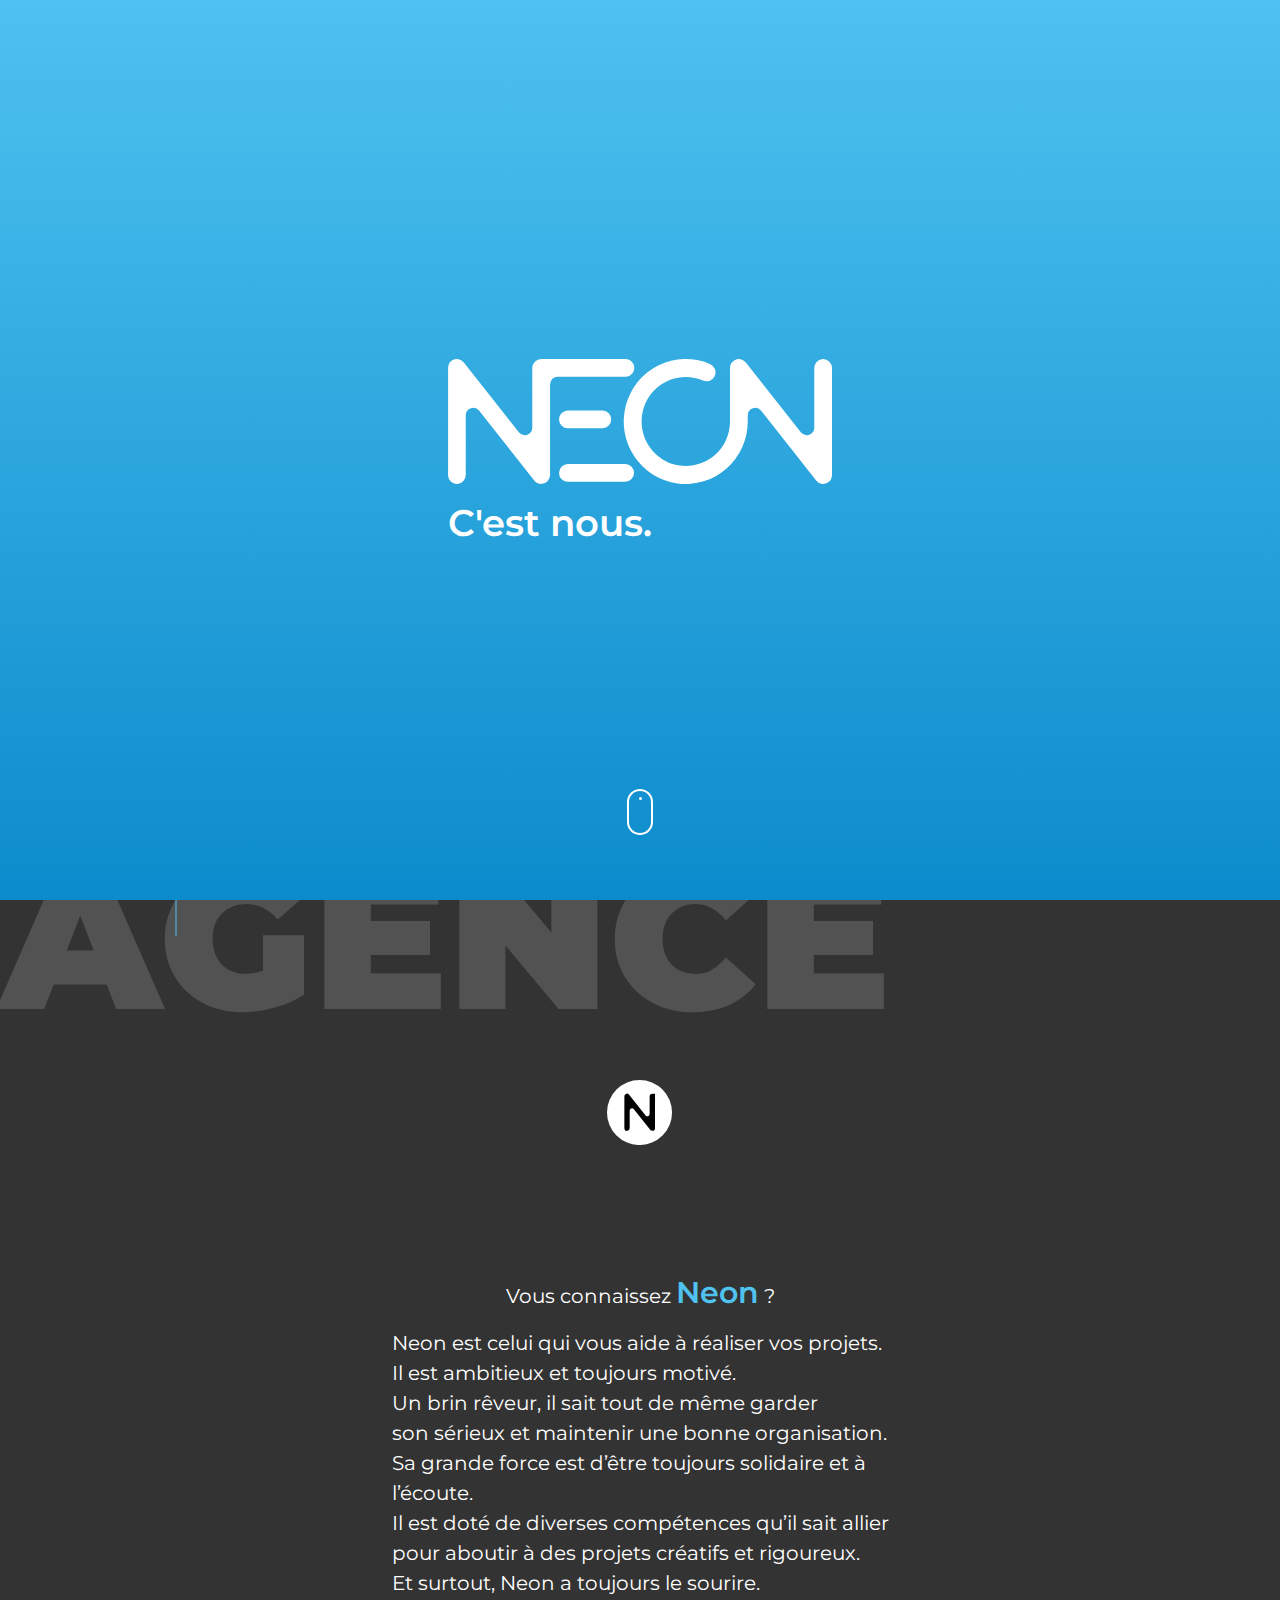
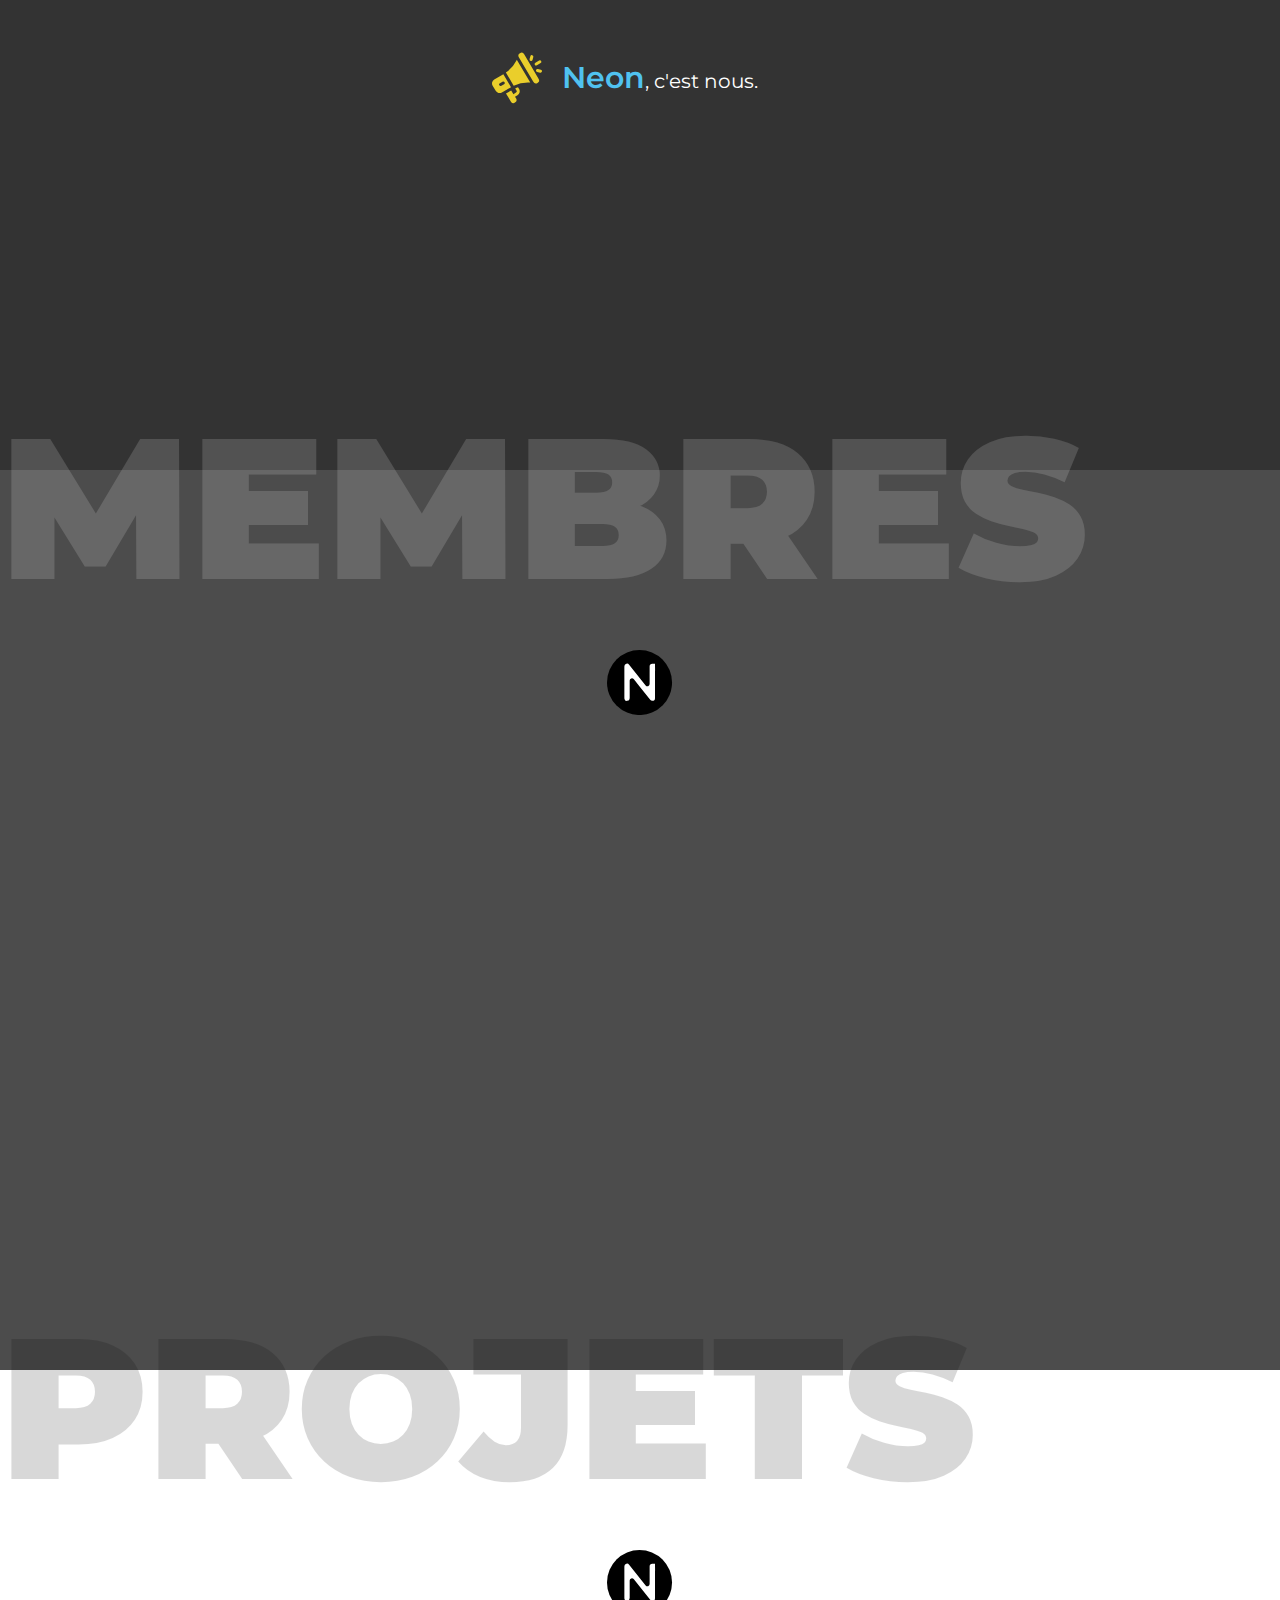
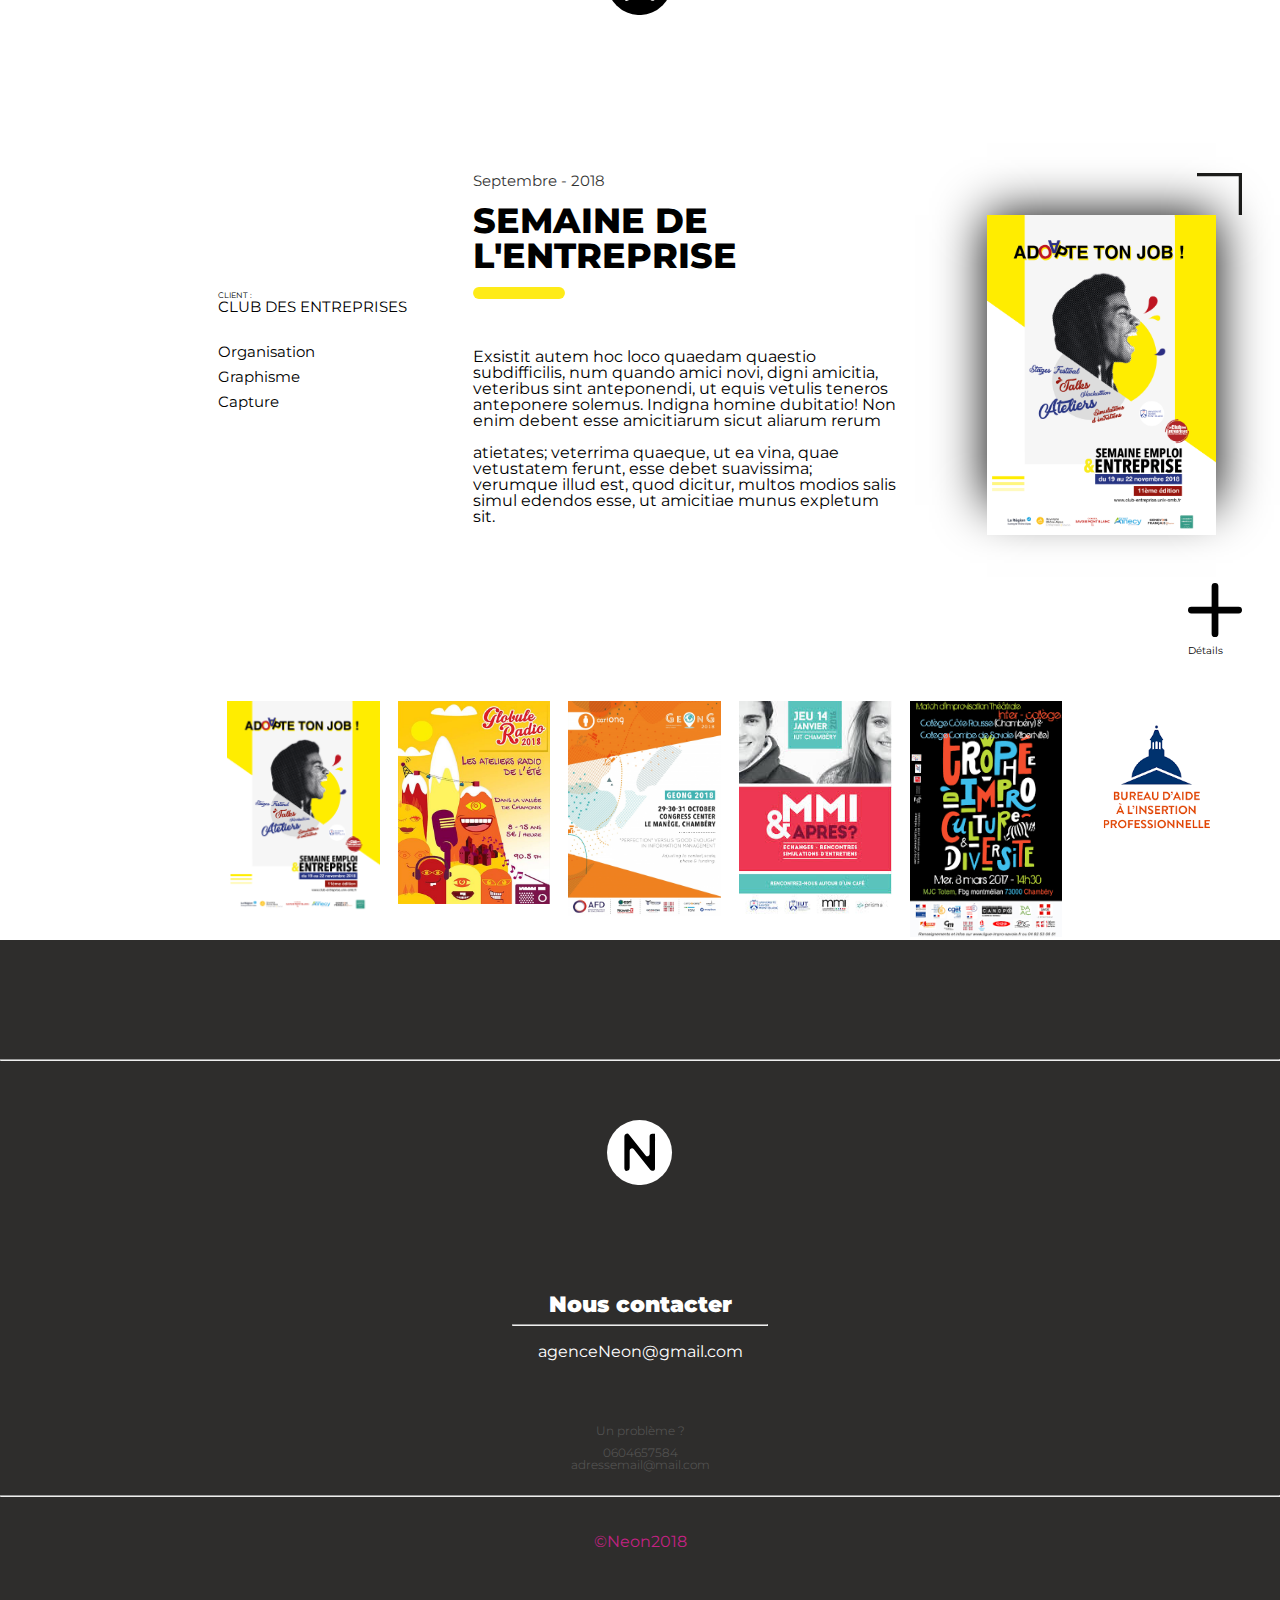
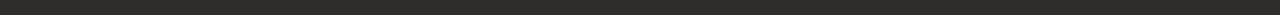
==== NeonWebsite/index.html @ 2bfcb5a0 "site neon (en cours)" ====
<!DOCTYPE html>
<html>
<head>
    <meta charset="utf-8">
    <title>Neon</title>
	<link rel="icon" href="www/image/circleNeon.svg" />
	<link type="text/css" rel=stylesheet href="www/style/style.css">
	<link href="https://fonts.googleapis.com/css?family=Montserrat:100,100i,200,200i,300,300i,400,400i,500,500i,600,600i,700,700i,800,800i,900,900i" rel="stylesheet">
  <link href="https://fonts.googleapis.com/css?family=Allerta+Stencil" rel="stylesheet">
</head>
	
<body>
	<div id="wrap">

<!-- MENU -->

<nav>
	<div id="borderline"></div>
	<ul>
		<li>
			<a href="#pageAgence">
				
				 <div class="menutitre">
					<p>Agence</p>
					<span class="circle"><p class="number">01</p></span>
					 
				</div>
			</a>
		</li>
		<li>
			<a href="#wrapPageMembers">
				<div class="menutitre">
					<p>Membres</p>
					<span class="circle"><p class="number">02</p></span>
				</div>
			</a>
		</li>
		<li>
			<a href="#wrapPageProjects">
				<div class="menutitre">
					<p>Projets</p>
					<span class="circle"><p class="number">03</p></span>
				</div>
			</a>
		</li>
		<li>
			<a href="#footer">
				<div class="menutitre">
					<p>Contact</p>
					<span class="circle"><p class="number">04</p></span>
				</div>
			</a>
		</li>
	</ul>
	<div id="borderline"></div>
</nav>

		

<!---------- Page acceuil Logo ---------->
		<section id="pageLogo">
				<div id="Logo">
					<img src="www/image/logoNeon.svg" id="logoNeon" alt="Logo Neon">
					<p>C'est nous.</p>
				</div>
  				<div id="scroll">
				<div class="mouse"><span></span></div>
<!--
  					<img src="www/image/downArrow.svg" id="downArrow" alt="Flèche pour scroll">
  					<p>scroll</p>
-->

  				</div>
		</section>

<!---------- Page Agence Présentation ---------->
		<section id="pageAgence" class="content-section">
            <div class="titre">AGENCE</div>
		<!-- TEXT -->
				<div class="container">
				<!-- LOGO SVG -->
					<svg class="logoN" width="65.0667px" height="65.0667px">
						<circle class="cls-1" cx="32.52" cy="32.52" r="32.52" fill="white" />
						<path d="M48,13.7H45.3a2.68,2.68,0,0,0-2.67,2.67V34.09a2.26,2.26,0,0,1-4,1.41L22.12,14.71A2.68,2.68,0,0,0,18.76,14a2.77,2.77,0,0,0-1.39,2.43V48.22c0,.05,0,.11,0,.16a2.66,2.66,0,0,0,2.82,2.49,2.73,2.73,0,0,0,2.49-2.76V30.48a2.26,2.26,0,0,1,4-1.41L43.21,49.86a2.68,2.68,0,0,0,2.08,1A2.7,2.7,0,0,0,48,48.13V21.28a2.12,2.12,0,0,1,.07-.57Z"/>
					</svg>
				<!-- TEXT -->
					<div id="textPresentation">
						<h1>Vous connaissez <strong>Neon</strong> ?</h1>
						<div id="textPresentationCenter">
						<p>Neon est celui qui vous aide à réaliser vos projets.</p>
						<p>Il est ambitieux et toujours motivé.</p>
						<p>Un brin rêveur, il sait tout de même garder</p>
						<p> son sérieux et maintenir une bonne organisation.</p>
						<p>	Sa grande force est d’être toujours solidaire et à</p> <p>l’écoute.</p>
						<p>Il est doté de diverses compétences qu’il sait allier</p> <p>pour aboutir à des projets créatifs et rigoureux.</p>
						<p>Et surtout, Neon a toujours le sourire.</p>
						</div>
						<!-- LIGNE MEGAPHONE -->
						<span id="textMegaphone">
							<img src="www/image/megaphone.svg" id="megaphone" alt="megaphone">
							<h1><strong>Neon</strong>, c'est nous.</h1>
						</span>
					</div>
				</div>
		</section>

<!---------- Page Membres ---------->
		<section id="wrapPageMembers" class="content-section">
      <div class="container">
        <svg class="logoN" width="65.0667px" height="65.0667px">
          <circle class="cls-1" cx="32.52" cy="32.52" r="32.52" fill="black" />
          <path d="M48,13.7H45.3a2.68,2.68,0,0,0-2.67,2.67V34.09a2.26,2.26,0,0,1-4,1.41L22.12,14.71A2.68,2.68,0,0,0,18.76,14a2.77,2.77,0,0,0-1.39,2.43V48.22c0,.05,0,.11,0,.16a2.66,2.66,0,0,0,2.82,2.49,2.73,2.73,0,0,0,2.49-2.76V30.48a2.26,2.26,0,0,1,4-1.41L43.21,49.86a2.68,2.68,0,0,0,2.08,1A2.7,2.7,0,0,0,48,48.13V21.28a2.12,2.12,0,0,1,.07-.57Z" fill="white"/>
        </svg>
  	     <div class="titre">MEMBRES</div>
      </div>
		</section>


<!---------- Page Projets ---------->
<section id="wrapPageProjects" class="content-section">
      <div class="container">
        <svg class="logoN" width="65.0667px" height="65.0667px">
          <circle class="cls-1" cx="32.52" cy="32.52" r="32.52" fill="black" />
          <path d="M48,13.7H45.3a2.68,2.68,0,0,0-2.67,2.67V34.09a2.26,2.26,0,0,1-4,1.41L22.12,14.71A2.68,2.68,0,0,0,18.76,14a2.77,2.77,0,0,0-1.39,2.43V48.22c0,.05,0,.11,0,.16a2.66,2.66,0,0,0,2.82,2.49,2.73,2.73,0,0,0,2.49-2.76V30.48a2.26,2.26,0,0,1,4-1.41L43.21,49.86a2.68,2.68,0,0,0,2.08,1A2.7,2.7,0,0,0,48,48.13V21.28a2.12,2.12,0,0,1,.07-.57Z" fill="white"/>
        </svg>
        <div class="titre">PROJETS</div>

  			<!-- PROJET PRESENTATION -->
  			<div id="wrapProjectPresentation">
  				<div id="logo"></div>
  				<div id="mainContainer">
  					<div id="info">
  							<div id="clientInfo">
  								<p id="client">CLIENT :</p>
  								<div class="clientNom">CLUB DES ENTREPRISES</div>
								<div class="clientNom">LE FIL DE L'ARVE</div>
								<div class="clientNom">CARONG</div>
								<div class="clientNom">IUT DE CHAMBÉRY</div>
								<div class="clientNom">COLLÈGE CÔTE ROUSSE</div>
								<div class="clientNom">BAIP</div>
  							</div>

  							<div id="competences">
								<div class="competence">
									<p>Organisation</p>
									<p>Graphisme</p>
									<p>Capture</p>
								</div>
								<div class="competence">
									<p>Programmation</p>
									<p>Web Design</p>
								</div>
								<div class="competence">
									<p>Captation</p>
									<p>Montage</p>
									<p>Motion Design</p>
								</div>
								<div class="competence">
									<p>Organisation</p>
									<p>Motion Design</p>
									<p>Graphisme</p>
								</div>
								<div class="competence">
									<p>Animation</p>
									<p>Education</p>
									<p>Captation</p>
								</div>
								<div class="competence">
									<p>Captation</p>
									<p>Montage</p>
									<p>Scénario</p>
								</div>
  							</div>
  					</div>
  						<div id="description">
  							<span id="wrapDescription">
								<div id="dates">
									<div class="date">Septembre - 2018</div>
									<div class="date">Octobre - 2018</div>
									<div class="date">Novembre - 2018</div>
									<div class="date">Décembre - 2018</div>
									<div class="date">Janvier - 2019</div>
									<div class="date">Février - 2019</div>
								</div>
								<div id="titreProject">
									  <div class="titreProjects">SEMAINE DE<br>L'ENTREPRISE</div>
									  <div class="titreProjects">RADIO GLOBULE</div>
									  <div class="titreProjects">GEONG</div>
									  <div class="titreProjects">MMI&APRÈS</div>
									  <div class="titreProjects">COLLÈGE<br>CÔTE ROUSSE</div>
									  <div class="titreProjects">BAIP</div>
								</div>
								<img src='www/image/underline.svg' id="underline" alt="souligné">
							</span>

  								<div id="descriptionProject">
									<div class="description">
										<p>Exsistit autem hoc loco quaedam quaestio subdifficilis, num quando amici novi, digni amicitia, veteribus sint anteponendi, ut equis vetulis teneros anteponere solemus. Indigna homine dubitatio! Non enim debent esse amicitiarum sicut aliarum rerum </p>
										<br><p>atietates; veterrima quaeque, ut ea vina, quae vetustatem ferunt, esse debet suavissima; verumque illud est, quod dicitur, multos modios salis simul edendos esse, ut amicitiae munus expletum sit.</p>
									</div>
									<div class="description">
										<p>Mauris posuere metus quis viverra congue. Cras varius maximus augue sit amet commodo. Quisque sapien diam, eleifend et leo a, fringilla blandit lorem.  </p>
										<br><p>Praesent ullamcorper vel elit eget euismod. Pellentesque finibus massa non ornare pharetra. Maecenas at risus vel leo sodales blandit</p>
									</div>
									<div class="description">
										<p>Curabitur in diam lobortis, venenatis dolor mattis, pretium eros. Donec lectus nunc, tincidunt vitae vulputate vel, tincidunt pretium felis </p>
										<br><p>Nullam ut est tellus. Integer aliquet ullamcorper accumsan. Suspendisse auctor fringilla dolor, quis mattis turpis accumsan hendrerit. Nulla venenatis, sapien ut varius imperdiet, lorem nisl egestas orci, ac efficitur est ante dictum libero. Suspendisse sodales magna tortor</p>
									</div>
									<div class="description">
										<p>Suspendisse eleifend est mauris, id porttitor sapien tempus at. Etiam lacinia quam sed lorem lacinia, et fringilla turpis lobortis. Nullam vulputate, est in venenatis feugiat </p>
										<br><p>justo purus vehicula est, vel egestas leo elit sit amet eros. Vestibulum ligula tellus, imperdiet in placerat quis, feugiat eget neque.</p>
									</div>
									<div class="description">
										<p>Duis in ipsum eu sapien ornare iaculis. Sed finibus aliquam sem, eget cursus ipsum. Donec vel odio sed massa facilisis feugiat et non nulla </p>
										<br><p>atietates; veterrima quaeque, ut ea vina, quae vetustatem ferunt, esse debet suavissima; verumque illud est, quod dicitur, multos modios salis simul edendos esse, ut amicitiae munus expletum sit.</p>
									</div>
									<div class="description">
										<p>Nunc ornare blandit nulla in convallis. In interdum, leo ac lacinia lacinia, ante nisi facilisis ligula, sed tincidunt dolor ex nec nulla </p>
										<br><p>Mauris dictum varius elit, ac pulvinar nisl luctus at. Praesent pretium magna id nisi ultricies, nec lacinia quam auctor. In et augue aliquet, vestibulum mi ut, mattis urna. Pellentesque euismod tincidunt libero vel lobortis. Nulla facilisi. </p>
									</div>
  								</div>


  						</div>

  						<div id="image">
							<img id="corner" src="www/image/corner.svg">
							<div id="lesaffiches">
								<div class="affiches"><img src="www/image/afficheprojets/semainedelentreprise.png"style="width:100%"></div>
								<div class="affiches"><img src="www/image/afficheprojets/globuleradioBIG.jpg"style="width:100%"></div>
								<div class="affiches"><img src="www/image/afficheprojets/GeOnGBIG.jpg"style="width:100%"></div>
								<div class="affiches"><img src="www/image/afficheprojets/mmi&apresBIG.jpg"style="width:100%"></div>
								<div class="affiches"><img src="www/image/afficheprojets/collegecoterousseBIG.jpg"style="width:100%"></div>
								<div class="affiches"><img src="www/image/afficheprojets/baipBIG.jpg"style="width:100%"></div>
							</div>
						</div>
  				  </div>
				<div id="cross"><div id="details"><img id ="plus" src="www/image/plus.svg" alt="détails"><p>Détails</p></div></div>  				
				<!-- LES DIFFÉRENTS PROJETS -->
  				<div id="theProjects">
				<div id="projects">
					<div class="project">
						<img src="www/image/afficheprojets/semainedelentreprise.png" width="100%" onclick="currentSlide(1)"></div>
					<div class="project"><img src="www/image/afficheprojets/globuleradio.jpg" width="100%"onclick="currentSlide(2)"></div>
					<div class="project"><img src="www/image/afficheprojets/GeOnG.jpg" width="100%"onclick="currentSlide(3)"></div>
					<div class="project"><img src="www/image/afficheprojets/mmi&apres.jpg" width="100%"onclick="currentSlide(4)"></div>
					<div class="project"><img src="www/image/afficheprojets/collegecoterousse.png" width="100%"onclick="currentSlide(5)"></div>
					<div class="project"><img src="www/image/afficheprojets/baip.png" width="100%"onclick="currentSlide(6)"></div>
				</div>
			</div>
    	</div>
	</div>
</section>


<!---------- Page Footer ---------->
		<section id="footer" class="content-section">
<!--
			<hr id="borderlinefooter">
			<div id="borderlinefootervertical"></div>
-->
			<div class="container">
				<!-- LOGO SVG -->
					<svg class="logoN" width="65.0667px" height="65.0667px">
						<circle class="cls-1" cx="32.52" cy="32.52" r="32.52" fill="white" />
						<path d="M48,13.7H45.3a2.68,2.68,0,0,0-2.67,2.67V34.09a2.26,2.26,0,0,1-4,1.41L22.12,14.71A2.68,2.68,0,0,0,18.76,14a2.77,2.77,0,0,0-1.39,2.43V48.22c0,.05,0,.11,0,.16a2.66,2.66,0,0,0,2.82,2.49,2.73,2.73,0,0,0,2.49-2.76V30.48a2.26,2.26,0,0,1,4-1.41L43.21,49.86a2.68,2.68,0,0,0,2.08,1A2.7,2.7,0,0,0,48,48.13V21.28a2.12,2.12,0,0,1,.07-.57Z"/>
					</svg>
				<hr id="borderlinefooter">
				<div id="blockfooter">
					<div id="centerfooter">
						<p>Nous contacter</p>
						<hr id="underlinefooter">
						<div id="mail">agenceNeon@gmail.com</div>
					</div>
					<div id="bottomfooter">
						<p id="probleme">Un problème ?</p>
						<p>0604657584</p>
						<p>adressemail@mail.com</p>
					</div>
					
				</div>
				<p id="copyright">©Neon2018</p>
				<hr id="borderlinefooter">
			</div>
		</section>
	</div>


<!-- SCRIPT -->
  <script type="text/javascript" src="www/js/jquery.js"></script>
	<script type="text/javascript" src="www/js/script.js"></script>

</body>
</html>
---- NeonWebsite/www/style/style.css ----
/*------------------- RESET CSS ----------------*/

/* http://meyerweb.com/eric/tools/css/reset/
   v2.0 | 20110126
   License: none (public domain)
*/

html, body, div, span, applet, object, iframe,
h1, h2, h3, h4, h5, h6, p, blockquote, pre,
a, abbr, acronym, address, big, cite, code,
del, dfn, em, img, ins, kbd, q, s, samp,
small, strike, strong, sub, sup, tt, var,
b, u, i, center,
dl, dt, dd, ol, ul, li,
fieldset, form, label, legend,
table, caption, tbody, tfoot, thead, tr, th, td,
article, aside, canvas, details, embed,
figure, figcaption, footer, header, hgroup,
menu, nav, output, ruby, section, summary,
time, mark, audio, video {
	margin: 0;
	padding: 0;
	border: 0;
	font-size: 100%;
	font: inherit;
	vertical-align: baseline;
}
/* HTML5 display-role reset for older browsers */
article, aside, details, figcaption, figure,
footer, header, hgroup, menu, nav, section {
	display: block;
}
body {
	line-height: 1;
}
ol, ul {
	list-style: none;
}
blockquote, q {
	quotes: none;
}
blockquote:before, blockquote:after,
q:before, q:after {
	content: '';
	content: none;
}
table {
	border-collapse: collapse;
	border-spacing: 0;
}

/*------------------------CSS-------------------------*/

body{
	font-family: 'Montserrat', sans-serif;
	background-color: white;
	color: white;
}

/*** NAVIGATION REF :https://codepen.io/anon/pen/wQjXJNt***/
#borderline{
	border-left: 0.5px solid #4EC2F0;
	height: 30vh;
	transform: translateX(17.5vh);
}

#borderline:last-child{
	border-left: 0.5px solid #4EC2F0;
	height: 50vh;
	transform: translateX(17.5vh);
}


nav{
	width: 20vh;
	transform: translateX(2vh);
	z-index: 9999;
}
ul{
	list-style: none;
}

li{
	text-decoration: none;
	width: 20vh;

}

nav a{
	font-family: "Montserrat";
	font-weight: 300 italic;
	font-size: 10px;
	text-decoration: none;
	color: white;
}

.number{
		font-family: 'Allerta Stencil', sans-serif;
		font-size: 15px;
		color: white;
}

.circle{
	height: 5vh;
	width: 5vh;
	border-radius: 50%;
	 border:2px solid none;
	 display: flex;
	 justify-content: center;
	 align-items: center;
	 margin-bottom: 1vh;
	-webkit-transition: -webkit-transform 0.6s, width 0.5s;
	-moz-transition: -webkit-transform 0.6s, width 0.5s;
	transition: transform 0.6s, width 0.5s;
	opacity: 0;
	position: relative
}



nav .active-section .number{
	color: black;
}


nav .active-section p{
	font-size: 25px;
}

nav .active-section .menutitre{
	display: flex;	
/*	flex-direction: row-reverse;*/
/*	transform: translateX(10vw);*/
}

.menutitre{
	display: flex;
	justify-content: center;
	align-items: center;
	font-family: "Montserrat";
	font-weight: 300 italic;
	font-size: 10px;
}


.circle:hover .active-section{
	background-color: white;
	opacity: 1;
	border:2px solid black;
}

nav a:hover span, nav .active-section span{
	background-color: white;
	color: black;
	opacity: 1;
}

/****************** PAGE ACCUEIL LOGO ******************/
/* SCROLL MOUSE ANMATION */
* {box-sizing: border-box} html, body {height: 100%; padding: 0; margin: 0}
body {background: url(https://images.unsplash.com/photo-1518600654093-2a24cddafa38?ixlib=rb-0.3.5&q=85&fm=jpg&crop=entropy&cs=srgb&ixid=eyJhcHBfaWQiOjE0NTg5fQ&s=87a81c85209d4feee56ad01a4bfd35af) center no-repeat; background-size:cover}

/* That's it: */
.mouse {
  display: block;
  position: absolute;
  margin: 0 auto;
  width: 26px;
  height: 46px;
  border-radius: 13px;
  border: 2px solid white;
  bottom: 20px;
  left: 50%;
  margin-left: -13px;
}
.mouse span {
  display: block;
  margin: 6px auto;
  width: 3px;
  height: 3px;
  border-radius: 50%;
  background: white;
  border: 1px solid transparent;
  -webkit-animation-duration: 1s;
  animation-duration: 1s;
  -webkit-animation-fill-mode: both;
  animation-fill-mode: both;
  -webkit-animation-iteration-count: infinite;
  animation-iteration-count: infinite;
  -webkit-animation-name: scroll;
  animation-name: scroll;
}
@-webkit-keyframes scroll {
  0% {
    opacity: 1;
    -webkit-transform: translateY(0);
    transform: translateY(0);
  }
  100% {
    opacity: 0;
    -webkit-transform: translateY(16px);
    transform: translateY(16px);
  }
}
@keyframes scroll {
  0% {
    opacity: 1;
    -webkit-transform: translateY(0);
    -ms-transform: translateY(0);
    transform: translateY(0);
  }
  100% {
    opacity: 0;
    -webkit-transform: translateY(16px);
    -ms-transform: translateY(16px);
    transform: translateY(16px);
  }
}


/** NAVIGATION **/
.borderline{
	border-left: 0.5px solid white;
	height: 30vh;
	transform: translateX(21.5vh);
}

.borderline:last-child{
	border-left: 0.5px solid white;
	height: 50vh;
	transform: translateX(21.5vh);
}

nav{
	position: fixed;
	z-index: 9999;
}
ul{
	list-style: none;
	padding: 0;
}

li{
	text-decoration: none;
}

nav a{
	font-family: "Montserrat";
	font-weight: 300 italic;
	font-size: 10px;
	text-decoration: none;
	color: white;
}

.number{
		font-family: 'Allerta Stencil', sans-serif;
		font-size: 15px;
		color: white;
}



.circle{
	height: 5vh;
	width: 5vh;
	 display: flex;
	 justify-content: center;
	 align-items: center;
	 margin-bottom: 1vh;
	-webkit-transition: -webkit-transform 0.6s, width 0.5s;
	-moz-transition: -webkit-transform 0.6s, width 0.5s;
	transition: transform 0.6s, width 0.5s;
	opacity: 1;
}

/*** WHITE ***/
nav .active-section-white{
	color:black;
}

nav a:hover span, nav .active-section-white span{
	background-color: #4EC2F0;
	color: white;
	opacity: 1;
}

nav .active-section-white p{
	font-size: 20px;
}

/*** BLACK ***/
nav .active-section .number{
	color: white ;
}

nav .active-section p{
	font-size: 20px;
}

nav .active-section .menutitre{
	display: flex;
}

.menutitre{
	display: flex;
	justify-content: space-between;
	font-family: "Montserrat";
	font-weight: 300 italic;
	font-size: 10px;
}

.number{
	z-index: 10;
}

.circle:hover .active-section{
	background-color: black;
	opacity: 1;
}

nav a:hover span, nav .active-section span{
	background-color: #4EC2F0;
	color: black;
	opacity: 1;
}
/****/
#pageLogo{
	height: 100vh;
	background-image:linear-gradient(#4EC2F0, #0C8BCC);
	display: flex;
	flex-direction: column;
	justify-content: center;
	align-items: center;
	z-index: 99900;
	position: relative;
}

#Logo{
	display: flex;
	flex-direction: column;
	width: 30%;
}
#logoNeon{
	width: 100%;
	padding-bottom: 20px;
}

#Logo p{
	font-weight: 600;
	font-size: 37px;
}

/* SCROLL */
#scroll{
	position: absolute;
	bottom: 0;
	display: flex;
	flex-direction: column;
	justify-content: center;
	margin-bottom: 5vh;
}
#downArrow{
	width: 100%;
	padding-bottom: 10px;
}

#scroll p {
	font-weight: 700 italic;
	font-size: 10px;
	opacity: 0.5;
}

/* TITRE EN TETE SECTIONS */
.titre{
	font-size: 200px;
	font-weight: 900;
	opacity: 0.15;
	transform: translateY(-7vh);
	position: absolute;
	top: 0;
	left: 0;
	pointer-events: none;
	z-index: 999;
}

/* LOGO */
.logoN{
	position: absolute;
	top: 20vh;
}

/****************** PAGE AGENCE PRESENTATION ******************/

#pageAgence{
	height: 130vh;
	background-color: #333333;
	display: flex;
	flex-direction: column;
	justify-content: center;
	position: relative;
}


/* TEXT */
.container{
	display: flex;
	flex-direction: column;
	justify-content: center;
	align-items: center;

}

#textPresentation{
	font-size: 20px;
	font-weight: 400;
	display: flex;
	flex-direction: column;
	align-items: center;
}

#textPresentation strong{
	font-weight: 600;
	color: #50C2F0;
	font-size: 30px;
}

#textPresentation h1{
	padding: 20px 0px;
}

#textPresentation p{
	padding: 5px 0;
}

#textPresentation{
		padding: 5px 0;
}
#textMegaphone{
	display: flex;
	width: 100%;
	justify-content: center;
	padding-top: 5vh;
}

#megaphone{
	width: 10%;
	margin-right: 20px;
	margin-left: -30px;
}

/****************** PAGE MEMBRES ******************/
#wrapPageMembers{
	height: 100vh;
	background-color: rgba(0, 0, 0, 0.7);
	position: relative;
}

#dragLogo{
	display: flex;
	flex-direction: column;
	align-items: center;
	margin-bottom: 30px;
}

#slideDown{
	padding-top: 10px;
	width: 10%;
}

#dragLogo p{
	font-size: 11px;
	font-weight: 700 italic;
}

/****************** PAGE PROJETS ******************/
#wrapPageProjects{
	height: 130vh;
	padding: 0 3vw;
	color: black;
	position: relative;
}

#wrapProjectPresentation{
	height: 120vh;
	/*background-color: blue;*/
	display: flex;
	flex-direction: column;
}

#logo{
	/*background-color: mediumpurple;*/
	display: flex;
	height: 100%;
	width: 100%;
	flex: 1;
}

#mainContainer{
	/*background-color: greenyellow;*/
	display: flex;
	height: 100%;
	width: 100%;
	flex: 3;
	flex-direction: row;
	justify-content: flex-end;
	align-content: flex-end;
	margin-top: 40vh;
	padding-left: 20vh;
}

/** INFOS GAUCHE **/
#info{
	/*background-color: aquamarine;*/
	display: flex;
	height: 100%;
	width: 100%;
	flex:1.5;
	flex-direction: column;
	justify-content: center;
}

#clientInfo{
	margin-bottom: 30px;
}

#client{
	font-size: 8px;
	font-weight: italic;
}

.clientNom{
	font-size: 15px;
	font-weight: medium;
}

#competences p{
	font-size: 15px;
	font-weight: italic;
	margin-bottom: 10px;
}

/** DESCRIPTION CENTRE **/
#description{
	/*background-color: azure;*/
	display: flex;
	height: 100%;
	width: 100%;
	flex: 2.5;
	flex-direction: column;
	justify-content:center;
}

#wrapDescription{
	display: flex;
	flex-direction: column;
	/*background-color: yellowgreen;*/
	flex: 2;
	justify-content: space-between;
	margin-bottom: 50px;
}
#dates{
	font-size: 15px;
	font-weight: italic;
	opacity: 0.8;
}

#titreProject{
	font-size: 35px;
	font-weight: 800;
	display: flex;
	flex-direction: column;
}

#underline{
	width: 92px;
}

#descriptionProject{
	display: flex;
	flex-direction: column;
	flex: 3;
	font-size: 16px;
	font-weight: 300 italic;
}

#descriptionProject p{

}
/** IMAGE DROITE **/
#corner{
	width: 5vh;
}
#image{
	/*background-color: blanchedalmond;*/
	display: flex;
	flex: 1.5;
	justify-content: flex-end;
	align-items: flex-end;
	margin-left: 10vh;
	flex-direction: column;
}

.affiches{
	background-color: none;
	width: 90%;
	height: 90%;
	box-shadow: 0 0 3em black;
}
/* COIX DETAILS */
#cross{
	display: flex;
	flex-direction: row-reverse;
	transition: all 0.5s ease;
}


#details{
	display: flex;
	flex-direction: column;
	transform: translateY(5vh);
}

#details p{
	font-size: 10px;
	font-weight: 700 italic; 
	padding-top: 1vh;
}
#plus{
	display: flex;
	height: 6vh;
	transition: all 2s ease;
}

#plus:hover{
	        -webkit-transform: rotateZ(370deg);
        -ms-transform: rotateZ(370deg);
        transform: rotateZ(370deg);
}



/** LES DIFFÉRENTS PROJETS **/

#theProjects{
	/*background-color: mediumpurple;*/
	display: flex;
	height: 100%;
	width: 100%;
	flex: 0.5;
	padding-left: 20vh;
	transform: translateY(10vh);
	z-index: 1;
}

#projects{
	width: 100%;
	height: 100%;
	display: flex;
	position: relative;
}

.project{
	width: 100%;
	height: 100%;
	margin : 0 1vh;
	flex-direction: row;
	/*opacité*/
	-webkit-transition: -webkit-transform 0.6s, opacity 0.5s;
	-moz-transition: -webkit-transform 0.6s, opacity 0.5s;
	transition: transform 0.6s, opacity 0.5s;
	/*opacité*/
	-webkit-transition: -webkit-transform 0.6s, opacity 0.5s;
	-moz-transition: -webkit-transform 0.6s, opacity 0.5s;
	transition: transform 0.6s, opacity 0.5s;
}

.project:hover{
	transform: translateY(-5vh);
}


/****************** PAGE FOOTER ******************/
#footer{
 	width: 100%;
	height: 75vh;
	z-index: 1;
	background-color: #2E2D2C;
	position: relative;	
}

#footer .container{
	height: 100%;
}
#borderlinefooter{
	width: 100%;
	transform: translateY(-15vh);
}

#borderlinefooter:last-child{
	width: 100%;
	transform: translateY(15vh);
}

#centerfooter{
	width: 100vw;
	display: flex;
	flex-direction: column;
	justify-content: center;
	align-items: center;
	transform: translateY(10vh);
}

#probleme{
	padding: 10px;
}
#bottomfooter{
	width: 100%;
	display: flex;
	flex-direction: column;
	justify-content: center;
	align-items: center;
	transform: translateY(15vh);
	font-weight: 300;
	font-size: 12px;
	opacity: 0.2;
}
#centerfooter p{
	font-size: 22px;
	font-weight: 900;
}
#underlinefooter{
	width: 20vw;
}
#copyright{
	transform: translateY(22vh);
	  color: hsl(324, 70%, 45%);
    animation: wheelHueColor 5s infinite;
}

@keyframes wheelHueColor {
    from, to { color: hsl(179, 100%, 50%); }

    50%      { color: hsl(58, 100%, 50%); }

	/*
    20%      { color: hsl( 36, 80%, 45%); }
    30%      { color: hsl( 72, 75%, 35%); }
    40%      { color: hsl(108, 65%, 35%); }
    50%      { color: hsl(144, 75%, 35%); }
    60%      { color: hsl(180, 75%, 35%); }
    70%      { color: hsl(216, 60%, 45%); }
    80%      { color: hsl(252, 65%, 50%); }
    90%      { color: hsl(288, 60%, 40%); }
*/
}


#mail{
	padding: 10px;
	-webkit-transition: -webkit-transform 1s, background-color 0.5s,;
	-moz-transition: -webkit-transform 1s, background-color 0.5s;
	transition: transform 1s, background-color 1s;
	/*opacité*/
	
	transition: transform  1s, background-color 1s;
	display: flex;
	justify-content: center;
	border-radius: 25px;
	
}
#mail:hover{
	background-color: #4EC2F0;
	cursor: pointer;
}
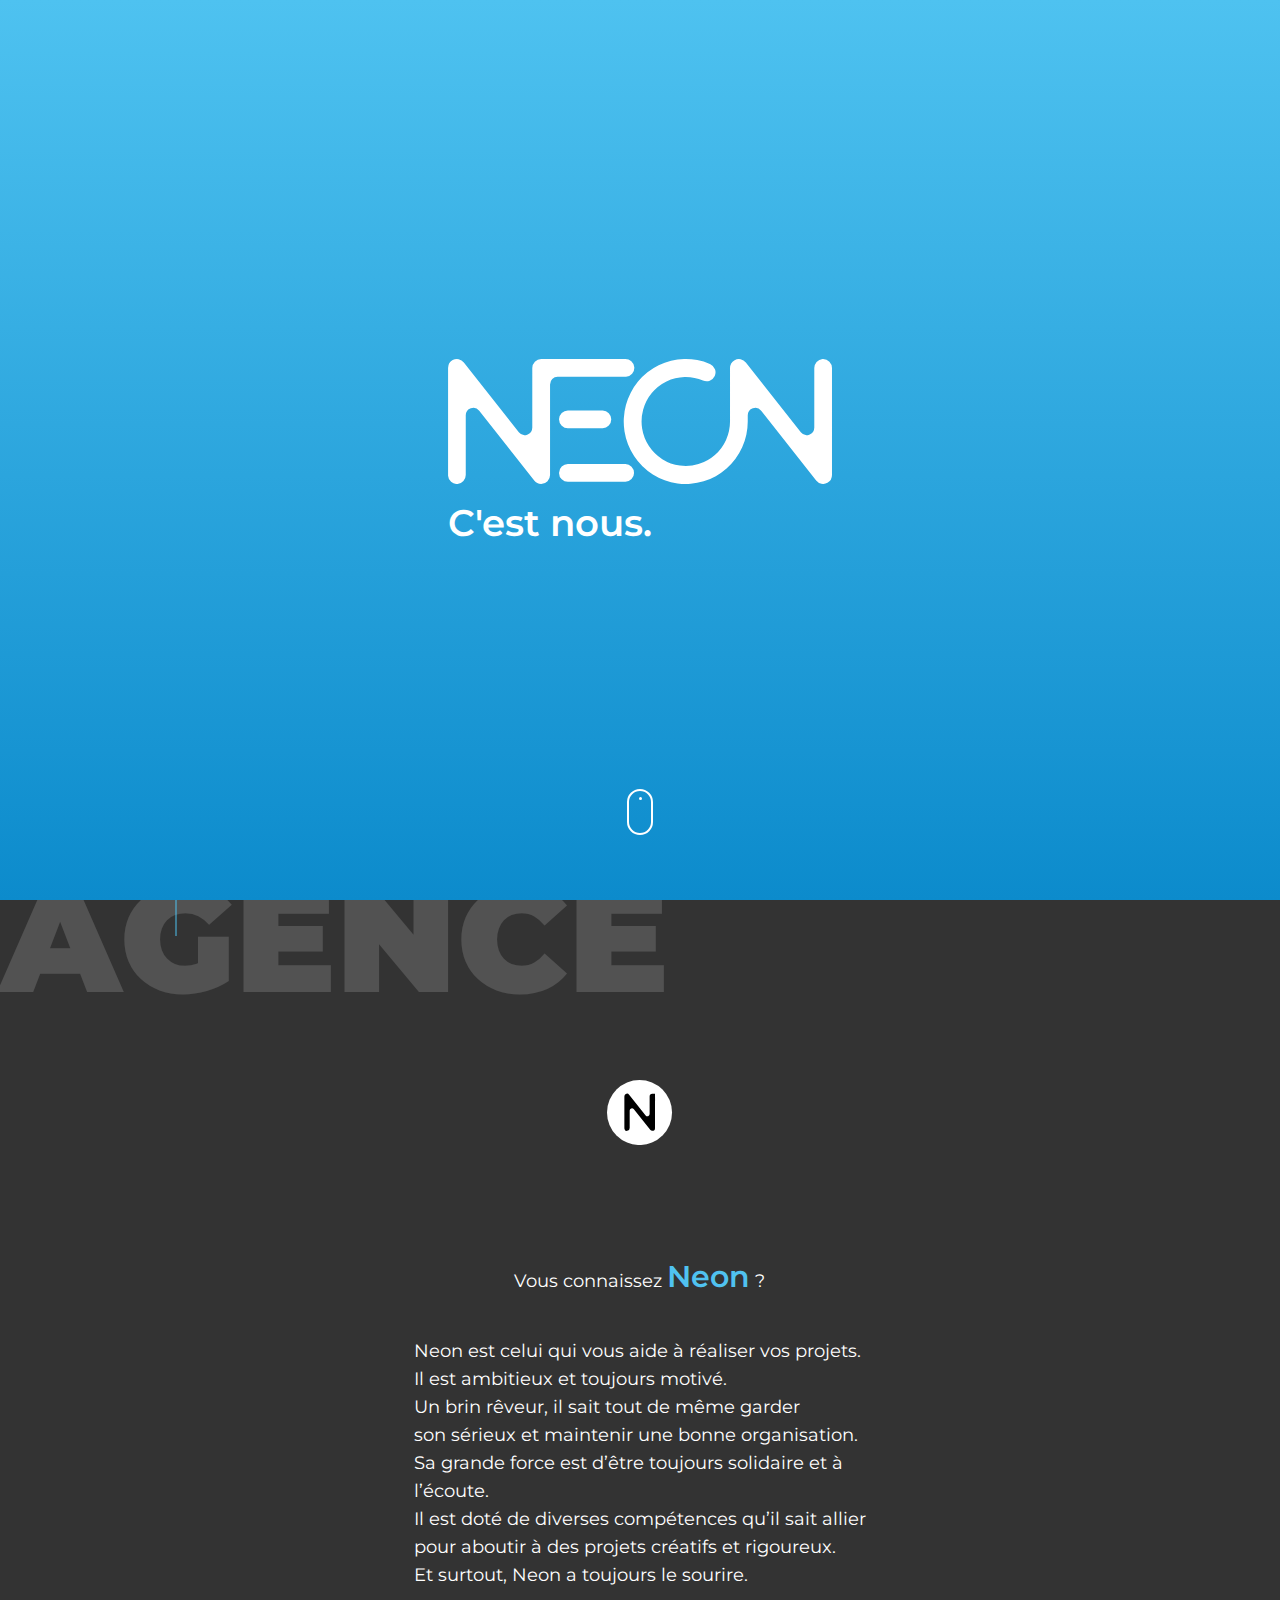
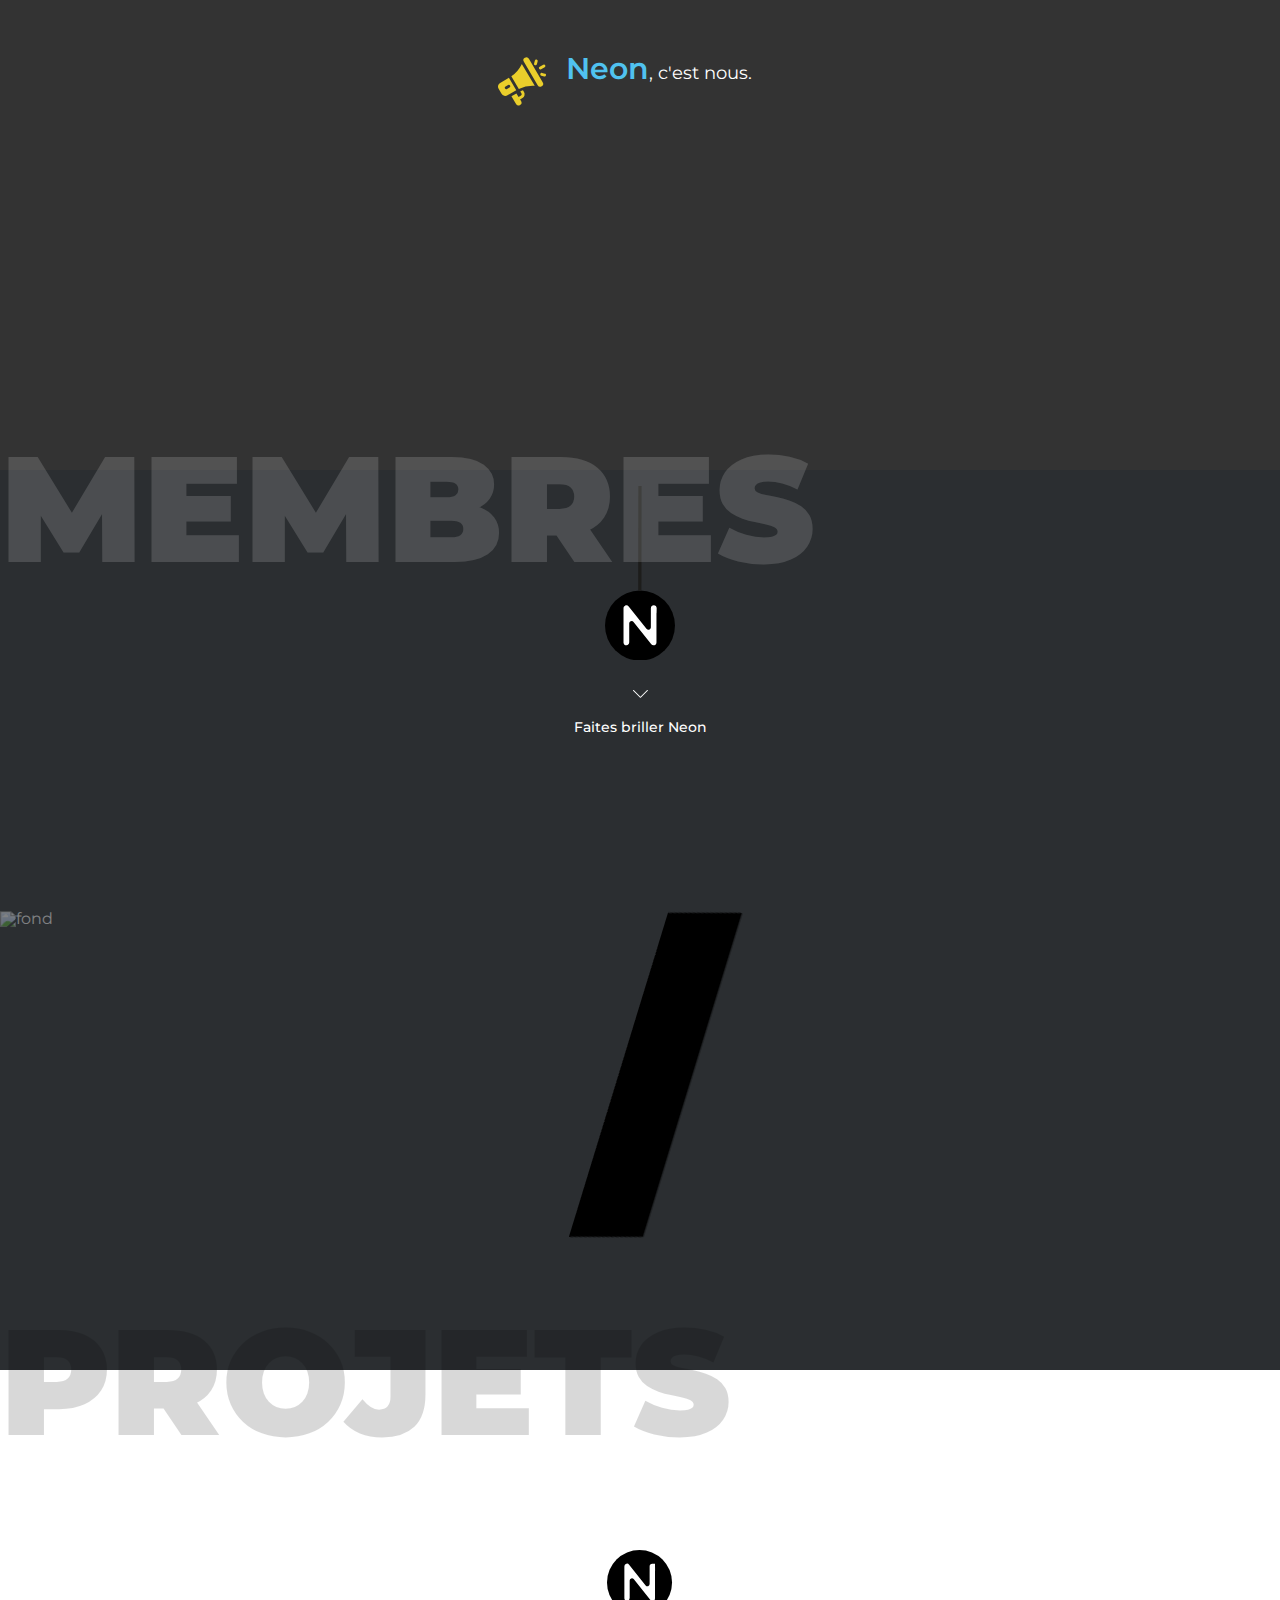
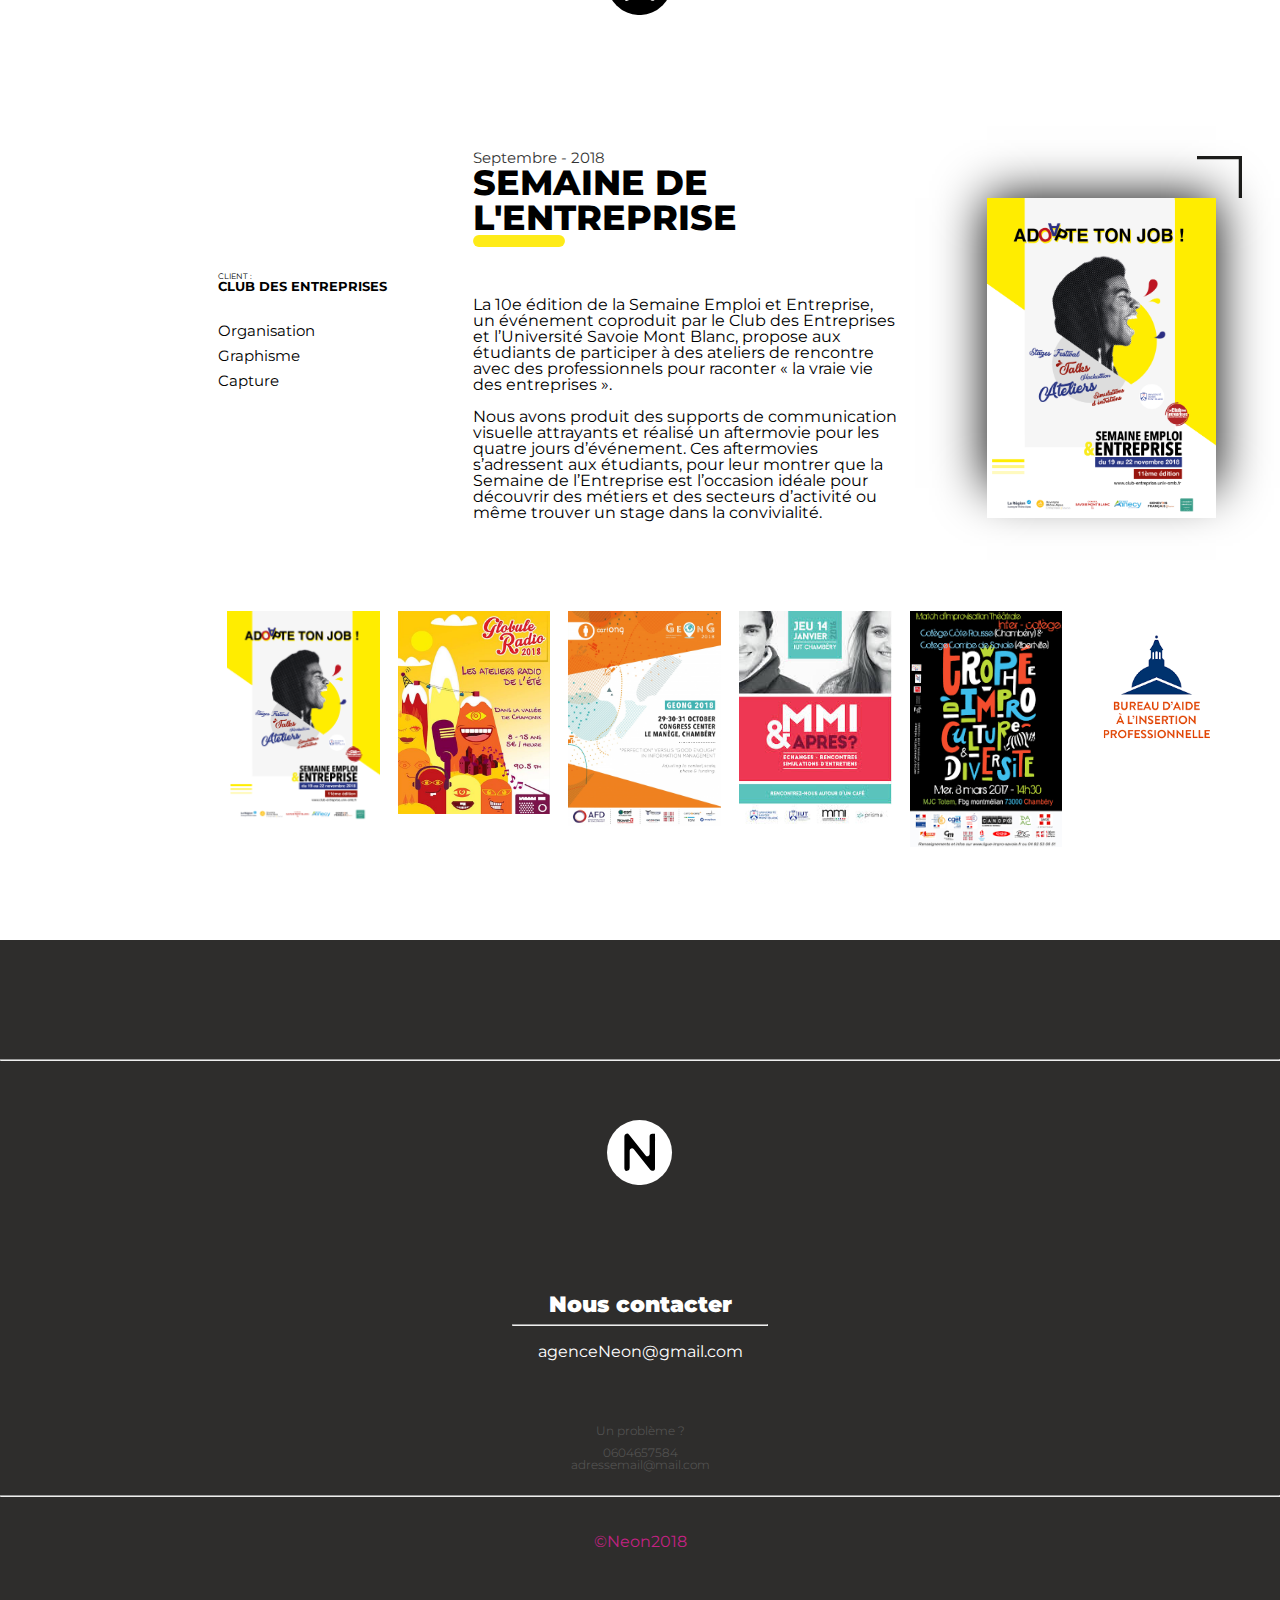
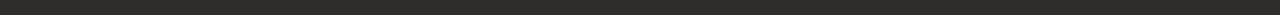
==== commit 9326efb4: "final" ====
--- a/NeonWebsite/index.html
+++ b/NeonWebsite/index.html
@@ -1,294 +1,1181 @@
 <!DOCTYPE html>
 <html>
+
 <head>
-    <meta charset="utf-8">
-    <title>Neon</title>
-	<link rel="icon" href="www/image/circleNeon.svg" />
-	<link type="text/css" rel=stylesheet href="www/style/style.css">
-	<link href="https://fonts.googleapis.com/css?family=Montserrat:100,100i,200,200i,300,300i,400,400i,500,500i,600,600i,700,700i,800,800i,900,900i" rel="stylesheet">
+  <meta charset="utf-8">
+  <meta name="author" content="Vincent ROUX & Simon COUDERC" />
+  <meta name="viewport" content="width=device-width">
+  <title>Neon</title>
+  <link rel="icon" href="www/image/circleNeon.svg" />
+  <link type="text/css" rel=stylesheet href="www/style/style.css">
+  <link href="https://fonts.googleapis.com/css?family=Montserrat:100,100i,200,200i,300,300i,400,400i,500,500i,600,600i,700,700i,800,800i,900,900i" rel="stylesheet">
   <link href="https://fonts.googleapis.com/css?family=Allerta+Stencil" rel="stylesheet">
 </head>
-	
+
 <body>
-	<div id="wrap">
-
-<!-- MENU -->
-
-<nav>
-	<div id="borderline"></div>
-	<ul>
-		<li>
-			<a href="#pageAgence">
-				
-				 <div class="menutitre">
-					<p>Agence</p>
-					<span class="circle"><p class="number">01</p></span>
-					 
-				</div>
-			</a>
-		</li>
-		<li>
-			<a href="#wrapPageMembers">
-				<div class="menutitre">
-					<p>Membres</p>
-					<span class="circle"><p class="number">02</p></span>
-				</div>
-			</a>
-		</li>
-		<li>
-			<a href="#wrapPageProjects">
-				<div class="menutitre">
-					<p>Projets</p>
-					<span class="circle"><p class="number">03</p></span>
-				</div>
-			</a>
-		</li>
-		<li>
-			<a href="#footer">
-				<div class="menutitre">
-					<p>Contact</p>
-					<span class="circle"><p class="number">04</p></span>
-				</div>
-			</a>
-		</li>
-	</ul>
-	<div id="borderline"></div>
-</nav>
-
-		
-
-<!---------- Page acceuil Logo ---------->
-		<section id="pageLogo">
-				<div id="Logo">
-					<img src="www/image/logoNeon.svg" id="logoNeon" alt="Logo Neon">
-					<p>C'est nous.</p>
-				</div>
-  				<div id="scroll">
-				<div class="mouse"><span></span></div>
-<!--
+  <div class="wrap">
+
+    <!-- MENU -->
+
+    <nav>
+      <div id="borderline"></div>
+      <ul>
+        <li>
+          <a href="#pageAgence">
+
+            <div class="menutitre">
+              <p>Agence</p>
+              <span class="circle">
+                <p class="number">01</p>
+              </span>
+
+            </div>
+          </a>
+        </li>
+        <li>
+          <a href="#wrapPageMembers">
+            <div class="menutitre">
+              <p>Membres</p>
+              <span class="circle">
+                <p class="number">02</p>
+              </span>
+            </div>
+          </a>
+        </li>
+        <li>
+          <a href="#wrapPageProjects">
+            <div class="menutitre">
+              <p>Projets</p>
+              <span class="circle">
+                <p class="number">03</p>
+              </span>
+            </div>
+          </a>
+        </li>
+        <li>
+          <a href="#footer">
+            <div class="menutitre">
+              <p>Contact</p>
+              <span class="circle">
+                <p class="number">04</p>
+              </span>
+            </div>
+          </a>
+        </li>
+      </ul>
+      <div id="borderline"></div>
+    </nav>
+
+
+
+    <!-- Page acceuil Logo ---------->
+    <section id="pageLogo">
+      <div id="Logo">
+        <img src="www/image/logoNeon.svg" id="logoNeon" alt="Logo Neon">
+        <p user-select="none">C'est nous.</p>
+      </div>
+      <div id="scroll">
+        <div class="mouse"><span></span></div>
+        <!--
   					<img src="www/image/downArrow.svg" id="downArrow" alt="Flèche pour scroll">
-  					<p>scroll</p>
--->
-
-  				</div>
-		</section>
-
-<!---------- Page Agence Présentation ---------->
-		<section id="pageAgence" class="content-section">
-            <div class="titre">AGENCE</div>
-		<!-- TEXT -->
-				<div class="container">
-				<!-- LOGO SVG -->
-					<svg class="logoN" width="65.0667px" height="65.0667px">
-						<circle class="cls-1" cx="32.52" cy="32.52" r="32.52" fill="white" />
-						<path d="M48,13.7H45.3a2.68,2.68,0,0,0-2.67,2.67V34.09a2.26,2.26,0,0,1-4,1.41L22.12,14.71A2.68,2.68,0,0,0,18.76,14a2.77,2.77,0,0,0-1.39,2.43V48.22c0,.05,0,.11,0,.16a2.66,2.66,0,0,0,2.82,2.49,2.73,2.73,0,0,0,2.49-2.76V30.48a2.26,2.26,0,0,1,4-1.41L43.21,49.86a2.68,2.68,0,0,0,2.08,1A2.7,2.7,0,0,0,48,48.13V21.28a2.12,2.12,0,0,1,.07-.57Z"/>
-					</svg>
-				<!-- TEXT -->
-					<div id="textPresentation">
-						<h1>Vous connaissez <strong>Neon</strong> ?</h1>
-						<div id="textPresentationCenter">
-						<p>Neon est celui qui vous aide à réaliser vos projets.</p>
-						<p>Il est ambitieux et toujours motivé.</p>
-						<p>Un brin rêveur, il sait tout de même garder</p>
-						<p> son sérieux et maintenir une bonne organisation.</p>
-						<p>	Sa grande force est d’être toujours solidaire et à</p> <p>l’écoute.</p>
-						<p>Il est doté de diverses compétences qu’il sait allier</p> <p>pour aboutir à des projets créatifs et rigoureux.</p>
-						<p>Et surtout, Neon a toujours le sourire.</p>
-						</div>
-						<!-- LIGNE MEGAPHONE -->
-						<span id="textMegaphone">
-							<img src="www/image/megaphone.svg" id="megaphone" alt="megaphone">
-							<h1><strong>Neon</strong>, c'est nous.</h1>
-						</span>
-					</div>
-				</div>
-		</section>
-
-<!---------- Page Membres ---------->
-		<section id="wrapPageMembers" class="content-section">
+  					<p>scroll</p>-->
+
+
+      </div>
+    </section>
+
+    <!-- Page Agence Présentation ---------->
+    <section id="pageAgence" class="content-section">
+      <div class="titre">AGENCE</div>
+      <!-- TEXT -->
+      <div class="container">
+        <!-- LOGO SVG -->
+        <svg class="logoN" width="65.0667px" height="65.0667px">
+          <circle class="cls-2" cx="32.52" cy="32.52" r="32.52" fill="white" />
+          <path d="M48,13.7H45.3a2.68,2.68,0,0,0-2.67,2.67V34.09a2.26,2.26,0,0,1-4,1.41L22.12,14.71A2.68,2.68,0,0,0,18.76,14a2.77,2.77,0,0,0-1.39,2.43V48.22c0,.05,0,.11,0,.16a2.66,2.66,0,0,0,2.82,2.49,2.73,2.73,0,0,0,2.49-2.76V30.48a2.26,2.26,0,0,1,4-1.41L43.21,49.86a2.68,2.68,0,0,0,2.08,1A2.7,2.7,0,0,0,48,48.13V21.28a2.12,2.12,0,0,1,.07-.57Z" />
+        </svg>
+        <!-- TEXT -->
+        <div id="textPresentation">
+          <h1>Vous connaissez <strong>Neon</strong> ?</h1>
+          <div id="textPresentationCenter">
+            <p>Neon est celui qui vous aide à réaliser vos projets.</p>
+            <p>Il est ambitieux et toujours motivé.</p>
+            <p>Un brin rêveur, il sait tout de même garder</p>
+            <p> son sérieux et maintenir une bonne organisation.</p>
+            <p> Sa grande force est d’être toujours solidaire et à</p>
+            <p>l’écoute.</p>
+            <p>Il est doté de diverses compétences qu’il sait allier</p>
+            <p>pour aboutir à des projets créatifs et rigoureux.</p>
+            <p>Et surtout, Neon a toujours le sourire.</p>
+          </div>
+          <!-- LIGNE MEGAPHONE -->
+          <span id="textMegaphone">
+            <img src="www/image/megaphone.svg" id="megaphone" alt="megaphone">
+            <h1><strong>Neon</strong>, c'est nous.</h1>
+          </span>
+        </div>
+      </div>
+    </section>
+  </div>
+
+  <!-- Page Membres ---------->
+  <section id="wrapPageMembers" class="content-section">
+    <div class="titre">MEMBRES</div>
+    <div id="globalwrap">
+      <div id="agence">
+        <img id="agence_img" src="Vincent/photos/agence.jpg" alt="fond">
+      </div>
+      <div id="wrap_a">
+        <div class="header">
+          <div id="N">
+            <svg version="1.1" id="Calque_1" xmlns="http://www.w3.org/2000/svg" xmlns:xlink="http://www.w3.org/1999/xlink" x="0px" y="0px" viewBox="0 0 65 162.1" style="enable-background:new 0 0 65 162.1;" xml:space="preserve">
+              <style type="text/css">
+                .st0 {
+                  fill: #ffffff;
+                }
+
+                .st1 {
+                  fill: none;
+                  stroke: #1D1D1B;
+                  stroke-width: 3;
+                  stroke-miterlimit: 10;
+                }
+              </style>
+              <title>logo couleurFichier 2</title>
+              <g id="Calque_2">
+                <g id="Calque_1-2">
+                  <circle cx="32.5" cy="129.6" r="32.5" />
+                  <path class="st0" d="M48,113.5c0-1.5-1.2-2.7-2.7-2.7l0,0l0,0c-1.5,0-2.7,1.2-2.7,2.7v17.7c0,1-0.7,1.9-1.6,2.2
+            			c-0.9,0.2-1.9-0.1-2.5-0.9L22,111.8c-0.8-1-2.2-1.3-3.4-0.7c-0.9,0.5-1.4,1.4-1.4,2.4v31.8c0,0.1,0,0.1,0,0.2
+            			c0.1,1.5,1.4,2.6,2.8,2.5l0,0c1.4-0.1,2.5-1.3,2.5-2.8v-17.6c0-1.2,1-2.2,2.3-2.2c0.7,0,1.3,0.3,1.7,0.8L43,147
+            			c0.9,1.1,2.4,1.3,3.6,0.6c0.7-0.5,1.2-1.4,1.2-2.3v-26.8c0-0.2,0-0.4,0.1-0.6L48,113.5z" />
+                  <line class="st1" x1="32.3" y1="97.4" x2="34.4" y2="-988" />
+                </g>
+              </g>
+            </svg>
+              <div><svg xmlns="http://www.w3.org/2000/svg" xmlns:xlink="http://www.w3.org/1999/xlink" version="1.1" id="Capa_1" x="0px" y="0px" viewBox="0 0 477.175 477.175" style="enable-background:new 0 0 477.175 477.175;" xml:space="preserve" width="512px" height="512px">
+                <g>
+                 <path d="M360.731,229.075l-225.1-225.1c-5.3-5.3-13.8-5.3-19.1,0s-5.3,13.8,0,19.1l215.5,215.5l-215.5,215.5   c-5.3,5.3-5.3,13.8,0,19.1c2.6,2.6,6.1,4,9.5,4c3.4,0,6.9-1.3,9.5-4l225.1-225.1C365.931,242.875,365.931,234.275,360.731,229.075z   " fill="#FFFFFF"/>
+                </g>
+              </svg></div>
+              <p id="tuto">Faites briller Neon</>
+            </div>
+          </div>
+
+
+        <div id="corp">
+
+          <div class="default">
+            <img src="Vincent/photos/default.png" alt="default">
+          </div>
+
+          <div class="member" id="one">
+            <div class="jaune">
+              <p>ANAIS</p>
+              <svg xmlns="http://www.w3.org/2000/svg" viewBox="0 0 45 230">
+                <defs>
+                  <style>
+                    .cls-1 {
+                      fill: #e4cb3e;
+                    }
+                  </style>
+                </defs>
+                <title>formeFichier 1</title>
+                <g id="Calque_2" data-name="Calque 2">
+                  <g id="Calque_1-2" data-name="Calque 1">
+                    <polygon class="cls-1" points="0 230 0 13.76 45 0 45 216.24 0 230" />
+                  </g>
+                </g>
+              </svg>
+            </div>
+            <div class="noir">
+              <img src="Vincent/photos/coupe/anaiscote.png">
+            </div>
+          </div>
+          <div class="member" id="two">
+            <div class="jaune">
+              <p>ANTOINE</p>
+              <svg xmlns="http://www.w3.org/2000/svg" viewBox="0 0 45 230">
+                <defs>
+                  <style>
+                    .cls-1 {
+                      fill: #e4cb3e;
+                    }
+                  </style>
+                </defs>
+                <title>formeFichier 1</title>
+                <g id="Calque_2" data-name="Calque 2">
+                  <g id="Calque_1-2" data-name="Calque 1">
+                    <polygon class="cls-1" points="0 230 0 13.76 45 0 45 216.24 0 230" />
+                  </g>
+                </g>
+              </svg>
+            </div>
+            <div class="noir">
+              <img src="Vincent/photos/coupe/antoinecote.png">
+            </div>
+          </div>
+          <div class="member" id="three">
+            <div class="jaune">
+              <p>BERTRAND</p>
+              <svg xmlns="http://www.w3.org/2000/svg" viewBox="0 0 45 230">
+                <defs>
+                  <style>
+                    .cls-1 {
+                      fill: #e4cb3e;
+                    }
+                  </style>
+                </defs>
+                <title>formeFichier 1</title>
+                <g id="Calque_2" data-name="Calque 2">
+                  <g id="Calque_1-2" data-name="Calque 1">
+                    <polygon class="cls-1" points="0 230 0 13.76 45 0 45 216.24 0 230" />
+                  </g>
+                </g>
+              </svg>
+            </div>
+            <div class="noir">
+              <img src="Vincent/photos/coupe/bertrandcote.png">
+            </div>
+          </div>
+          <div class="member" id="four">
+            <div class="noir">
+              <img src="Vincent/photos/coupe/carlacote.png">
+            </div>
+            <div class="jaune">
+              <p>CARLA</p>
+              <svg xmlns="http://www.w3.org/2000/svg" viewBox="0 0 45 230">
+                <defs>
+                  <style>
+                    .cls-1 {
+                      fill: #e4cb3e;
+                    }
+                  </style>
+                </defs>
+                <title>formeFichier 1</title>
+                <g id="Calque_2" data-name="Calque 2">
+                  <g id="Calque_1-2" data-name="Calque 1">
+                    <polygon class="cls-1" points="0 230 0 13.76 45 0 45 216.24 0 230" />
+                  </g>
+                </g>
+              </svg>
+            </div>
+          </div>
+          <div class="member" id="five">
+            <div class="jaune">
+              <p>ELINA</p>
+              <svg xmlns="http://www.w3.org/2000/svg" viewBox="0 0 45 230">
+                <defs>
+                  <style>
+                    .cls-1 {
+                      fill: #e4cb3e;
+                    }
+                  </style>
+                </defs>
+                <title>formeFichier 1</title>
+                <g id="Calque_2" data-name="Calque 2">
+                  <g id="Calque_1-2" data-name="Calque 1">
+                    <polygon class="cls-1" points="0 230 0 13.76 45 0 45 216.24 0 230" />
+                  </g>
+                </g>
+              </svg>
+            </div>
+            <div class="noir">
+              <img src="Vincent/photos/coupe/elinacote.png">
+            </div>
+          </div>
+          <div class="member" id="six">
+            <div class="jaune">
+              <p>LOLA</p>
+              <svg xmlns="http://www.w3.org/2000/svg" viewBox="0 0 45 230">
+                <defs>
+                  <style>
+                    .cls-1 {
+                      fill: #e4cb3e;
+                    }
+                  </style>
+                </defs>
+                <title>formeFichier 1</title>
+                <g id="Calque_2" data-name="Calque 2">
+                  <g id="Calque_1-2" data-name="Calque 1">
+                    <polygon class="cls-1" points="0 230 0 13.76 45 0 45 216.24 0 230" />
+                  </g>
+                </g>
+              </svg>
+            </div>
+            <div class="noir">
+              <img src="Vincent/photos/coupe/lolacote.png">
+            </div>
+          </div>
+          <div class="member" id="seven">
+            <div class="jaune">
+              <p>LOUISE</p>
+              <svg xmlns="http://www.w3.org/2000/svg" viewBox="0 0 45 230">
+                <defs>
+                  <style>
+                    .cls-1 {
+                      fill: #e4cb3e;
+                    }
+                  </style>
+                </defs>
+                <title>formeFichier 1</title>
+                <g id="Calque_2" data-name="Calque 2">
+                  <g id="Calque_1-2" data-name="Calque 1">
+                    <polygon class="cls-1" points="0 230 0 13.76 45 0 45 216.24 0 230" />
+                  </g>
+                </g>
+              </svg>
+            </div>
+            <div class="noir">
+              <img src="Vincent/photos/coupe/louisecote.png">
+            </div>
+          </div>
+          <div class="member" id="eight">
+            <div class="jaune">
+              <p>LUCILE</p>
+              <svg xmlns="http://www.w3.org/2000/svg" viewBox="0 0 45 230">
+                <defs>
+                  <style>
+                    .cls-1 {
+                      fill: #e4cb3e;
+                    }
+                  </style>
+                </defs>
+                <title>formeFichier 1</title>
+                <g id="Calque_2" data-name="Calque 2">
+                  <g id="Calque_1-2" data-name="Calque 1">
+                    <polygon class="cls-1" points="0 230 0 13.76 45 0 45 216.24 0 230" />
+                  </g>
+                </g>
+              </svg>
+            </div>
+            <div class="noir">
+              <img src="Vincent/photos/coupe/lucilecote.png">
+            </div>
+          </div>
+          <div class="member" id="nine">
+            <div class="jaune">
+              <p>NATHAN</p>
+              <svg xmlns="http://www.w3.org/2000/svg" viewBox="0 0 45 230">
+                <defs>
+                  <style>
+                    .cls-1 {
+                      fill: #e4cb3e;
+                    }
+                  </style>
+                </defs>
+                <title>formeFichier 1</title>
+                <g id="Calque_2" data-name="Calque 2">
+                  <g id="Calque_1-2" data-name="Calque 1">
+                    <polygon class="cls-1" points="0 230 0 13.76 45 0 45 216.24 0 230" />
+                  </g>
+                </g>
+              </svg>
+            </div>
+            <div class="noir">
+              <img src="Vincent/photos/coupe/nathancote.png">
+            </div>
+          </div>
+          <div class="member" id="ten">
+            <div class="jaune">
+              <p>ORIANE</p>
+              <svg xmlns="http://www.w3.org/2000/svg" viewBox="0 0 45 230">
+                <defs>
+                  <style>
+                    .cls-1 {
+                      fill: #e4cb3e;
+                    }
+                  </style>
+                </defs>
+                <title>formeFichier 1</title>
+                <g id="Calque_2" data-name="Calque 2">
+                  <g id="Calque_1-2" data-name="Calque 1">
+                    <polygon class="cls-1" points="0 230 0 13.76 45 0 45 216.24 0 230" />
+                  </g>
+                </g>
+              </svg>
+            </div>
+            <div class="noir">
+              <img src="Vincent/photos/coupe/orianecote.png">
+            </div>
+          </div>
+          <div class="member" id="eleven">
+            <div class="jaune">
+              <p>SIMON</p>
+              <svg xmlns="http://www.w3.org/2000/svg" viewBox="0 0 45 230">
+                <defs>
+                  <style>
+                    .cls-1 {
+                      fill: #e4cb3e;
+                    }
+                  </style>
+                </defs>
+                <title>formeFichier 1</title>
+                <g id="Calque_2" data-name="Calque 2">
+                  <g id="Calque_1-2" data-name="Calque 1">
+                    <polygon class="cls-1" points="0 230 0 13.76 45 0 45 216.24 0 230" />
+                  </g>
+                </g>
+              </svg>
+            </div>
+            <div class="noir">
+              <img src="Vincent/photos/coupe/simoncote.png">
+            </div>
+          </div>
+          <div class="member" id="twelve">
+            <div class="jaune">
+              <p>THOMAS</p>
+              <svg xmlns="http://www.w3.org/2000/svg" viewBox="0 0 45 230">
+                <defs>
+                  <style>
+                    .cls-1 {
+                      fill: #e4cb3e;
+                    }
+                  </style>
+                </defs>
+                <title>formeFichier 1</title>
+                <g id="Calque_2" data-name="Calque 2">
+                  <g id="Calque_1-2" data-name="Calque 1">
+                    <polygon class="cls-1" points="0 230 0 13.76 45 0 45 216.24 0 230" />
+                  </g>
+                </g>
+              </svg>
+            </div>
+            <div class="noir">
+              <img src="Vincent/photos/coupe/thomascote.png">
+            </div>
+          </div>
+          <div class="member" id="thirteen">
+            <div class="jaune">
+              <p>VINCENT</p>
+              <svg xmlns="http://www.w3.org/2000/svg" viewBox="0 0 45 230">
+                <defs>
+                  <style>
+                    .cls-1 {
+                      fill: #e4cb3e;
+                    }
+                  </style>
+                </defs>
+                <title>formeFichier 1</title>
+                <g id="Calque_2" data-name="Calque 2">
+                  <g id="Calque_1-2" data-name="Calque 1">
+                    <polygon class="cls-1" points="0 230 0 13.76 45 0 45 216.24 0 230" />
+                  </g>
+                </g>
+              </svg>
+            </div>
+            <div class="noir">
+              <img src="Vincent/photos/coupe/vincentcote.png">
+            </div>
+          </div>
+          <div class="member" id="fourteen">
+            <div class="jaune">
+              <p>YANN</p>
+              <svg xmlns="http://www.w3.org/2000/svg" viewBox="0 0 45 230">
+                <defs>
+                  <style>
+                    .cls-1 {
+                      fill: #e4cb3e;
+                    }
+                  </style>
+                </defs>
+                <title>formeFichier 1</title>
+                <g id="Calque_2" data-name="Calque 2">
+                  <g id="Calque_1-2" data-name="Calque 1">
+                    <polygon class="cls-1" points="0 230 0 13.76 45 0 45 216.24 0 230" />
+                  </g>
+                </g>
+              </svg>
+            </div>
+            <div class="noir">
+              <img src="Vincent/photos/coupe/yanncote.png">
+            </div>
+          </div>
+
+        </div>
+
+      </div>
+
+
+      <div id="focus">
+        <div class="right">
+          <div class="content_all">
+
+            <div id="anais" class="one">
+
+              <div class"content">
+                <img class="cross" src="Vincent/photos/close.png">
+                <div class="bars">
+                  <h1>Compétences</h1>
+                  <div>
+                    <div class="progress">
+                      <span class="skill_1" data-number="75"></span>
+                    </div>
+                    <p>AUDIOVISUEL</p>
+                  </div>
+                  <div>
+                    <div class="progress">
+                      <div class="skill_2" data-number="75"></div>
+                    </div>
+                    <p>GESTION DE PROJET</p>
+                  </div>
+                  <div>
+                    <div class="progress">
+                      <div class="skill_spec" data-number="98.9"></div>
+                    </div>
+                    <p>FAUX PLAN</p>
+                  </div>
+                </div>
+                <div class="description">
+                  <p>Toujours souriante et de bonne humeur, <a>Anaïs</a> donne le meilleur d'elle même dans son travail. Pro de l'audiovisuel, elle sait capturer les plus beaux instants pour les sublimer.
+                    Volcanique et blonde c’est la bière de notre agence !</p>
+                </div>
+              </div>
+
+            </div>
+
+            <div id="antoine" class="two">
+
+              <div class"content">
+                <img class="cross" src="Vincent/photos/close.png">
+                <div class="bars">
+                  <h1>Compétences</h1>
+                  <div>
+                    <div class="progress">
+                      <div class="skill_1" data-number="100"></div>
+                    </div>
+                    <p>CSS</p>
+                  </div>
+                  <div>
+                    <div class="progress">
+                      <div class="skill_2" data-number="50"></div>
+                    </div>
+                    <p>GRAPHISME</p>
+                  </div>
+                  <div>
+                    <div class="progress">
+                      <div class="skill_spec" data-number="5"></div>
+                    </div>
+                    <p>SPIELBERG HESITANT</p>
+                  </div>
+                </div>
+                <div class="description">
+                  <p>Spécialiste de la programmation, <a>Antoine</a> prend du plaisir à coder. Son intérêt pour le web design lui permet de produire les sites web des plus efficaces.
+                    Organisé, motivé et toujours prêt à aider les autres, c’est le nice guy de l’équipe.</p>
+                </div>
+              </div>
+            </div>
+
+            <div id="bertrand" class="three">
+              <div class"content">
+                <img class="cross" src="Vincent/photos/close.png">
+                <div class="bars">
+                  <h1>Compétences</h1>
+                  <div>
+                    <div class="progress">
+                      <div class="skill_1" data-number="75"></div>
+                    </div>
+                    <p>PROGRAMMATION</p>
+                  </div>
+                  <div>
+                    <div class="progress">
+                      <div class="skill_2" data-number="50"></div>
+                    </div>
+                    <p>COMMUNICATION</p>
+                  </div>
+                  <div>
+                    <div class="progress">
+                      <div id="vert" class="skill_spec" data-number="666"></div>
+                    </div>
+                    <p>VERT</p>
+                  </div>
+                </div>
+                <div class="description">
+                  <p>Méticuleux, <a id="beber">Bertrand</a> aime avoir une vue d'ensemble sur les projets. Orienté vers la programmation, il aime respecter les étapes pour que le projet soit le plus stable possible.
+                    Réservé et critique c’est le juge de l’agence.</p>
+                </div>
+              </div>
+            </div>
+
+            <div id="carla" class="four">
+              <div class"content">
+                <img class="cross" src="Vincent/photos/close.png">
+                <div class="bars">
+                  <h1>Compétences</h1>
+                  <div>
+                    <div class="progress">
+                      <div class="skill_1" data-number="75"></div>
+                    </div>
+                    <p>GRAPHISME</p>
+                  </div>
+                  <div>
+                    <div class="progress">
+                      <div class="skill_2" data-number="75"></div>
+                    </div>
+                    <p>AUDIOVISUEL</p>
+                  </div>
+                  <div>
+                    <div class="progress">
+                      <div class="skill_spec" data-number="82"></div>
+                    </div>
+                    <p>HIGH KICK</p>
+                  </div>
+                </div>
+                <div class="description">
+                  <p>Notre animatrice, c’est un peu le DJ de nos réunions. Graphiste hors-pair, <a>Carla</a> a toujours de l’énergie à revendre pour trouver les meilleurs visuels possibles.
+                    Organisée et talentueuse, c’est la source d’inspiration de l’agence.
+                  </p>
+                </div>
+              </div>
+            </div>
+
+            <div id="elina" class="five">
+
+              <div class"content">
+                <img class="cross" src="Vincent/photos/close.png">
+                <div class="bars">
+                  <h1>Compétences</h1>
+                  <div>
+                    <div class="progress">
+                      <div class="skill_1" data-number="75"></div>
+                    </div>
+                    <p>GRAPHISME</p>
+                  </div>
+                  <div>
+                    <div class="progress">
+                      <div class="skill_2" data-number="50"></div>
+                    </div>
+                    <p>COMMUNICATION</p>
+                  </div>
+                  <div>
+                    <div class="progress">
+                      <div class="skill_spec" data-number="70"></div>
+                    </div>
+                    <p>INFLUENCEUSE</p>
+                  </div>
+                </div>
+                <div class="description">
+                  <p>Ponctuelle et motivée, <a>Elina</a> sait assurer son rôle en graphisme et communication.
+                    Son côté un peu rêveur lui permet d’être créative au sein de l’agence et de s’investir à fond dans nos projets.</p>
+                </div>
+              </div>
+            </div>
+
+            <div id="lola" class="six">
+
+              <div class"content">
+                <img class="cross" src="Vincent/photos/close.png">
+                <div class="bars">
+                  <h1>Compétences</h1>
+                  <div>
+                    <div class="progress">
+                      <div class="skill_1" data-number="75"></div>
+                    </div>
+                    <p>GRAPHISME</p>
+                  </div>
+                  <div>
+                    <div class="progress">
+                      <div class="skill_2" data-number="25"></div>
+                    </div>
+                    <p>AUDIOVISUEL</p>
+                  </div>
+                  <div>
+                    <div class="progress">
+                      <div class="skill_spec" data-number="5"></div>
+                    </div>
+                    <p>GRANDEUR</p>
+                  </div>
+                </div>
+                <div class="description">
+                  <p>Ne vous fiez pas à sa petite taille, car en plus d’avoir grand coeur, <a>Lola</a> est une artiste dans l’âme. Du dessin au motion design, Lola sait comment utiliser son imagination débordante.
+                    Persévérante et attentionnée c’est l’ange gardien de notre agence
+                  </p>
+                </div>
+              </div>
+            </div>
+
+            <div id="louise" class="seven">
+
+              <div class"content">
+                <img class="cross" src="Vincent/photos/close.png">
+                <div class="bars">
+                  <h1>compétences</h1>
+                  <div>
+                    <div class="progress">
+                      <div class="skill_1" data-number="75"></div>
+                    </div>
+                    <p>COMMUNICATION</p>
+                  </div>
+                  <div>
+                    <div class="progress">
+                      <div class="skill_2" data-number="25"></div>
+                    </div>
+                    <p>GRAPHISME</p>
+                  </div>
+                  <div>
+                    <div class="progress">
+                      <div class="skill_spec" data-number="80"></div>
+                    </div>
+                    <p>CAKE A LA BANANE</p>
+                  </div>
+                </div>
+                <div class="description">
+                  <p><a>Louise</a> est notre secrétaire. La légende raconte qu’elle peut écrire “dactylographie“ en un battement de cils.
+                    Dévouée à la communication, Louise sait aussi utiliser son talent en graphisme.
+                    Joviale et efficace, elle est la gardienne du savoir de l’agence.
+                  </p>
+
+                </div>
+              </div>
+            </div>
+
+            <div id="lucile" class="eight">
+
+              <div class"content">
+                <img class="cross" src="Vincent/photos/close.png">
+                <div class="bars">
+                  <h1>Compétences</h1>
+                  <div>
+                    <div class="progress">
+                      <div class="skill_1" data-number="75"></div>
+                    </div>
+                    <p>GRAPHISME</p>
+                  </div>
+                  <div>
+                    <div class="progress">
+                      <div class="skill_2" data-number="25"></div>
+                    </div>
+                    <p>AUDIOVISUEL</p>
+                  </div>
+                  <div>
+                    <div class="progress">
+                      <div class="skill_spec" data-number="12.86"></div>
+                    </div>
+                    <p>DANSEUSE DE ZOUK</p>
+                  </div>
+                </div>
+                <div class="description">
+                  <p>Créative et motivée, <a>Lucile</a> est toujours partante pour accomplir de nouvelles tâches. Dynamique, elle aime s’investir à fond dans ce qu’il lui plaît.
+                    Une fois qu’elle a trouvé l’idée parfaite personne ne peut l’arrêter, c’est la dynamo de l’agence.</p>
+                </div>
+              </div>
+            </div>
+
+            <div id="oriane" class="ten">
+
+              <div class"content">
+                <img class="cross" src="Vincent/photos/close.png">
+                <div class="bars">
+                  <h1>Compétences</h1>
+                  <div>
+                    <div class="progress">
+                      <div class="skill_1" data-number="75"></div>
+                    </div>
+                    <p>GRAPHISME</p>
+                  </div>
+                  <div>
+                    <div class="progress">
+                      <div class="skill_2" data-number="50"></div>
+                    </div>
+                    <p>AUDIOVISUEL</p>
+                  </div>
+                  <div>
+                    <div class="progress">
+                      <div class="skill_spec" data-number="88"></div>
+                    </div>
+                    <p>TRACKEUSE DE GIF</p>
+                  </div>
+                </div>
+                <div class="description">
+                  <p>Douée dans une multitude de domaines, <a>Oriane</a> n’hésite jamais à donner son avis pour parfaire nos décisions.
+                    Organisée, efficace et accro au post-it, c’est l'audacieuse de l’agence.
+                  </p>
+                </div>
+              </div>
+            </div>
+
+            <div id="nathan" class="nine">
+
+              <div class"content">
+                <img class="cross" src="Vincent/photos/close.png">
+                <div class="bars">
+                  <h1>Compétences</h1>
+                  <div>
+                    <div class="progress">
+                      <div class="skill_1" data-number="75"></div>
+                    </div>
+                    <p>AUDIOVISUEL</p>
+                  </div>
+                  <div>
+                    <div class="progress">
+                      <div class="skill_2" data-number="50"></div>
+                    </div>
+                    <p>GRAPHISME</p>
+                  </div>
+                  <div>
+                    <div class="progress">
+                      <div class="skill_spec" data-number="45"></div>
+                    </div>
+                    <p>BUVEUR DE PETIT JAUNE</p>
+                  </div>
+                </div>
+                <div class="description">
+                  <p>Toujours de bonne humeur, <a>Nathan</a> a toujours le sourire aux lèvres. Il apporte à chaque fois de nouvelles idées grâce à sa personnalité et son imagination.
+                    Créateur des idées originales c’est le chercheur de l’agence.
+                  </p>
+                </div>
+              </div>
+            </div>
+
+            <div id="simon" class="eleven">
+
+              <div class"content">
+                <img class="cross" src="Vincent/photos/close.png">
+                <div class="bars">
+                  <h1>Compétences</h1>
+                  <div>
+                    <div class="progress">
+                      <div class="skill_1" data-number="75"></div>
+                    </div>
+                    <p>GRAPHISME</p>
+                  </div>
+                  <div>
+                    <div class="progress">
+                      <div class="skill_2" data-number="50"></div>
+                    </div>
+                    <p>PROGRAMMATION</p>
+                  </div>
+                  <div>
+                    <div class="progress">
+                      <div class="skill_spec" data-number="5"></div>
+                    </div>
+                    <p>CHANT</p>
+                  </div>
+                </div>
+                <div class="description">
+                  <p><a>Simon</a> est quelqu’un de paisible. Extrêmement curieux, il n’hésite pas à travailler pour maîtriser de nouvelles techniques afin de rendre nos projets plus dynamiques.
+                    Touche à tout et très volontaire, c’est l’aventurier de notre groupe.
+                  </p>
+                </div>
+              </div>
+            </div>
+
+            <div id="thomas" class="twelve">
+
+              <div class"content">
+                <img class="cross" src="Vincent/photos/close.png">
+                <div class="bars">
+                  <h1>Compétences</h1>
+                  <div>
+                    <div class="progress">
+                      <div class="skill_1" data-number="50"></div>
+                    </div>
+                    <p>COMMUNICATION</p>
+                  </div>
+                  <div>
+                    <div class="progress">
+                      <div class="skill_2" data-number="25"></div>
+                    </div>
+                    <p>AUDIOVISUEL</p>
+                  </div>
+                  <div>
+                    <div class="progress">
+                      <div class="skill_spec" data-number="68.36"></div>
+                    </div>
+                    <p>CASCADEUR HUMORISTE</p>
+                  </div>
+                </div>
+                <div class="description">
+                  <p>Toujours prêt à donner son avis, <a>Thomas</a> est quelqu’un de volontaire. Il sait utiliser au mieux ses qualités en audiovisuel.
+                    Passé maître dans la réservation du matériel et plein d’énergie, c’est le cascadeur de l’agence.
+                  </p>
+                </div>
+              </div>
+            </div>
+
+            <div id="vincent" class="thirteen">
+
+              <div class"content">
+                <img class="cross" src="Vincent/photos/close.png">
+                <div class="bars">
+                  <h1>Compétences</h1>
+                  <div>
+                    <div class="progress">
+                      <div class="skill_1" data-number="75"></div>
+                    </div>
+                    <p>AUDIOVISUEL</p>
+                  </div>
+                  <div>
+                    <div class="progress">
+                      <div class="skill_2" data-number="50"></div>
+                    </div>
+                    <p>PROGRAMMATION</p>
+                  </div>
+                  <div>
+                    <div class="progress">
+                      <div class="skill_spec" data-number="9"></div>
+                    </div>
+                    <p>ORGANISATION</p>
+                  </div>
+                </div>
+                <div class="description">
+                  <p>Que ce soit en codage, montage ou motion design, <a>Vincent</a> assure, et il sait prouver sa polyvalence. Passionné par tout ce qui touche à la pop culture, il n’a pas envie de se limiter à un seul secteur de travail.
+                    C’est le couteau suisse de l’agence.
+                  </p>
+                </div>
+              </div>
+            </div>
+
+            <div id="yann" class="fourteen">
+
+              <div class"content">
+                <img class="cross" src="Vincent/photos/close.png">
+                <div class="bars">
+                  <h1>Compétences</h1>
+                  <div>
+                    <div class="progress">
+                      <div class="skill_1" data-number="75"></div>
+                    </div>
+                    <p>AUDIOVISUEL</p>
+                  </div>
+                  <div>
+                    <div class="progress">
+                      <div class="skill_2" data-number="50"></div>
+                    </div>
+                    <p>GRAPHISME</p>
+                  </div>
+                  <div>
+                    <div class="progress">
+                      <div class="skill_spec" data-number="50"></div>
+                    </div>
+                    <p>VELO</p>
+                  </div>
+                </div>
+                <div class="description">
+                  <p>Calme de nature, <a>Yann</a> est quelqu’un de polyvalent. Il est capable d’exécuter n’importe quelle tâche, sans rechigner, avant même que l’on ne l’ai remarqué.
+                    Discret mais terriblement efficace, c’est l’agent secret de l’équipe.
+                  </p>
+                </div>
+              </div>
+            </div>
+
+          </div>
+
+        </div>
+        <div class="left">
+          <div id="photos">
+          </div>
+        </div>
+      </div>
+    </div>
+
+  </section>
+
+
+  <div class="wrap">
+    <!-- Page Projets ---------->
+    <section id="wrapPageProjects" class="content-section">
       <div class="container">
         <svg class="logoN" width="65.0667px" height="65.0667px">
-          <circle class="cls-1" cx="32.52" cy="32.52" r="32.52" fill="black" />
-          <path d="M48,13.7H45.3a2.68,2.68,0,0,0-2.67,2.67V34.09a2.26,2.26,0,0,1-4,1.41L22.12,14.71A2.68,2.68,0,0,0,18.76,14a2.77,2.77,0,0,0-1.39,2.43V48.22c0,.05,0,.11,0,.16a2.66,2.66,0,0,0,2.82,2.49,2.73,2.73,0,0,0,2.49-2.76V30.48a2.26,2.26,0,0,1,4-1.41L43.21,49.86a2.68,2.68,0,0,0,2.08,1A2.7,2.7,0,0,0,48,48.13V21.28a2.12,2.12,0,0,1,.07-.57Z" fill="white"/>
-        </svg>
-  	     <div class="titre">MEMBRES</div>
-      </div>
-		</section>
-
-
-<!---------- Page Projets ---------->
-<section id="wrapPageProjects" class="content-section">
-      <div class="container">
-        <svg class="logoN" width="65.0667px" height="65.0667px">
-          <circle class="cls-1" cx="32.52" cy="32.52" r="32.52" fill="black" />
-          <path d="M48,13.7H45.3a2.68,2.68,0,0,0-2.67,2.67V34.09a2.26,2.26,0,0,1-4,1.41L22.12,14.71A2.68,2.68,0,0,0,18.76,14a2.77,2.77,0,0,0-1.39,2.43V48.22c0,.05,0,.11,0,.16a2.66,2.66,0,0,0,2.82,2.49,2.73,2.73,0,0,0,2.49-2.76V30.48a2.26,2.26,0,0,1,4-1.41L43.21,49.86a2.68,2.68,0,0,0,2.08,1A2.7,2.7,0,0,0,48,48.13V21.28a2.12,2.12,0,0,1,.07-.57Z" fill="white"/>
+          <circle class="cls-2" cx="32.52" cy="32.52" r="32.52" fill="black" />
+          <path d="M48,13.7H45.3a2.68,2.68,0,0,0-2.67,2.67V34.09a2.26,2.26,0,0,1-4,1.41L22.12,14.71A2.68,2.68,0,0,0,18.76,14a2.77,2.77,0,0,0-1.39,2.43V48.22c0,.05,0,.11,0,.16a2.66,2.66,0,0,0,2.82,2.49,2.73,2.73,0,0,0,2.49-2.76V30.48a2.26,2.26,0,0,1,4-1.41L43.21,49.86a2.68,2.68,0,0,0,2.08,1A2.7,2.7,0,0,0,48,48.13V21.28a2.12,2.12,0,0,1,.07-.57Z"
+            fill="white" />
         </svg>
         <div class="titre">PROJETS</div>
 
-  			<!-- PROJET PRESENTATION -->
-  			<div id="wrapProjectPresentation">
-  				<div id="logo"></div>
-  				<div id="mainContainer">
-  					<div id="info">
-  							<div id="clientInfo">
-  								<p id="client">CLIENT :</p>
-  								<div class="clientNom">CLUB DES ENTREPRISES</div>
-								<div class="clientNom">LE FIL DE L'ARVE</div>
-								<div class="clientNom">CARONG</div>
-								<div class="clientNom">IUT DE CHAMBÉRY</div>
-								<div class="clientNom">COLLÈGE CÔTE ROUSSE</div>
-								<div class="clientNom">BAIP</div>
-  							</div>
-
-  							<div id="competences">
-								<div class="competence">
-									<p>Organisation</p>
-									<p>Graphisme</p>
-									<p>Capture</p>
-								</div>
-								<div class="competence">
-									<p>Programmation</p>
-									<p>Web Design</p>
-								</div>
-								<div class="competence">
-									<p>Captation</p>
-									<p>Montage</p>
-									<p>Motion Design</p>
-								</div>
-								<div class="competence">
-									<p>Organisation</p>
-									<p>Motion Design</p>
-									<p>Graphisme</p>
-								</div>
-								<div class="competence">
-									<p>Animation</p>
-									<p>Education</p>
-									<p>Captation</p>
-								</div>
-								<div class="competence">
-									<p>Captation</p>
-									<p>Montage</p>
-									<p>Scénario</p>
-								</div>
-  							</div>
-  					</div>
-  						<div id="description">
-  							<span id="wrapDescription">
-								<div id="dates">
-									<div class="date">Septembre - 2018</div>
-									<div class="date">Octobre - 2018</div>
-									<div class="date">Novembre - 2018</div>
-									<div class="date">Décembre - 2018</div>
-									<div class="date">Janvier - 2019</div>
-									<div class="date">Février - 2019</div>
-								</div>
-								<div id="titreProject">
-									  <div class="titreProjects">SEMAINE DE<br>L'ENTREPRISE</div>
-									  <div class="titreProjects">RADIO GLOBULE</div>
-									  <div class="titreProjects">GEONG</div>
-									  <div class="titreProjects">MMI&APRÈS</div>
-									  <div class="titreProjects">COLLÈGE<br>CÔTE ROUSSE</div>
-									  <div class="titreProjects">BAIP</div>
-								</div>
-								<img src='www/image/underline.svg' id="underline" alt="souligné">
-							</span>
-
-  								<div id="descriptionProject">
-									<div class="description">
-										<p>Exsistit autem hoc loco quaedam quaestio subdifficilis, num quando amici novi, digni amicitia, veteribus sint anteponendi, ut equis vetulis teneros anteponere solemus. Indigna homine dubitatio! Non enim debent esse amicitiarum sicut aliarum rerum </p>
-										<br><p>atietates; veterrima quaeque, ut ea vina, quae vetustatem ferunt, esse debet suavissima; verumque illud est, quod dicitur, multos modios salis simul edendos esse, ut amicitiae munus expletum sit.</p>
-									</div>
-									<div class="description">
-										<p>Mauris posuere metus quis viverra congue. Cras varius maximus augue sit amet commodo. Quisque sapien diam, eleifend et leo a, fringilla blandit lorem.  </p>
-										<br><p>Praesent ullamcorper vel elit eget euismod. Pellentesque finibus massa non ornare pharetra. Maecenas at risus vel leo sodales blandit</p>
-									</div>
-									<div class="description">
-										<p>Curabitur in diam lobortis, venenatis dolor mattis, pretium eros. Donec lectus nunc, tincidunt vitae vulputate vel, tincidunt pretium felis </p>
-										<br><p>Nullam ut est tellus. Integer aliquet ullamcorper accumsan. Suspendisse auctor fringilla dolor, quis mattis turpis accumsan hendrerit. Nulla venenatis, sapien ut varius imperdiet, lorem nisl egestas orci, ac efficitur est ante dictum libero. Suspendisse sodales magna tortor</p>
-									</div>
-									<div class="description">
-										<p>Suspendisse eleifend est mauris, id porttitor sapien tempus at. Etiam lacinia quam sed lorem lacinia, et fringilla turpis lobortis. Nullam vulputate, est in venenatis feugiat </p>
-										<br><p>justo purus vehicula est, vel egestas leo elit sit amet eros. Vestibulum ligula tellus, imperdiet in placerat quis, feugiat eget neque.</p>
-									</div>
-									<div class="description">
-										<p>Duis in ipsum eu sapien ornare iaculis. Sed finibus aliquam sem, eget cursus ipsum. Donec vel odio sed massa facilisis feugiat et non nulla </p>
-										<br><p>atietates; veterrima quaeque, ut ea vina, quae vetustatem ferunt, esse debet suavissima; verumque illud est, quod dicitur, multos modios salis simul edendos esse, ut amicitiae munus expletum sit.</p>
-									</div>
-									<div class="description">
-										<p>Nunc ornare blandit nulla in convallis. In interdum, leo ac lacinia lacinia, ante nisi facilisis ligula, sed tincidunt dolor ex nec nulla </p>
-										<br><p>Mauris dictum varius elit, ac pulvinar nisl luctus at. Praesent pretium magna id nisi ultricies, nec lacinia quam auctor. In et augue aliquet, vestibulum mi ut, mattis urna. Pellentesque euismod tincidunt libero vel lobortis. Nulla facilisi. </p>
-									</div>
-  								</div>
-
-
-  						</div>
-
-  						<div id="image">
-							<img id="corner" src="www/image/corner.svg">
-							<div id="lesaffiches">
-								<div class="affiches"><img src="www/image/afficheprojets/semainedelentreprise.png"style="width:100%"></div>
-								<div class="affiches"><img src="www/image/afficheprojets/globuleradioBIG.jpg"style="width:100%"></div>
-								<div class="affiches"><img src="www/image/afficheprojets/GeOnGBIG.jpg"style="width:100%"></div>
-								<div class="affiches"><img src="www/image/afficheprojets/mmi&apresBIG.jpg"style="width:100%"></div>
-								<div class="affiches"><img src="www/image/afficheprojets/collegecoterousseBIG.jpg"style="width:100%"></div>
-								<div class="affiches"><img src="www/image/afficheprojets/baipBIG.jpg"style="width:100%"></div>
-							</div>
-						</div>
-  				  </div>
-				<div id="cross"><div id="details"><img id ="plus" src="www/image/plus.svg" alt="détails"><p>Détails</p></div></div>  				
-				<!-- LES DIFFÉRENTS PROJETS -->
-  				<div id="theProjects">
-				<div id="projects">
-					<div class="project">
-						<img src="www/image/afficheprojets/semainedelentreprise.png" width="100%" onclick="currentSlide(1)"></div>
-					<div class="project"><img src="www/image/afficheprojets/globuleradio.jpg" width="100%"onclick="currentSlide(2)"></div>
-					<div class="project"><img src="www/image/afficheprojets/GeOnG.jpg" width="100%"onclick="currentSlide(3)"></div>
-					<div class="project"><img src="www/image/afficheprojets/mmi&apres.jpg" width="100%"onclick="currentSlide(4)"></div>
-					<div class="project"><img src="www/image/afficheprojets/collegecoterousse.png" width="100%"onclick="currentSlide(5)"></div>
-					<div class="project"><img src="www/image/afficheprojets/baip.png" width="100%"onclick="currentSlide(6)"></div>
-				</div>
-			</div>
-    	</div>
-	</div>
-</section>
-
-
-<!---------- Page Footer ---------->
-		<section id="footer" class="content-section">
-<!--
+        <!-- PROJET PRESENTATION -->
+        <div id="wrapProjectPresentation">
+          <div id="logo"></div>
+          <div id="mainContainer">
+            <div id="info">
+              <div id="clientInfo">
+                <p id="client">CLIENT :</p>
+                <div class="clientNom">CLUB DES ENTREPRISES</div>
+                <div class="clientNom">LE FIL DE L'ARVE</div>
+                <div class="clientNom">CARONG</div>
+                <div class="clientNom">IUT DE CHAMBÉRY</div>
+                <div class="clientNom">COLLÈGE CÔTE ROUSSE</div>
+                <div class="clientNom">BAIP</div>
+              </div>
+
+              <div id="competences">
+                <div class="competence">
+                  <p>Organisation</p>
+                  <p>Graphisme</p>
+                  <p>Capture</p>
+                </div>
+                <div class="competence">
+                  <p>Programmation</p>
+                  <p>Web Design</p>
+                </div>
+                <div class="competence">
+                  <p>Captation</p>
+                  <p>Montage</p>
+                  <p>Motion Design</p>
+                </div>
+                <div class="competence">
+                  <p>Organisation</p>
+                  <p>Motion Design</p>
+                  <p>Graphisme</p>
+                </div>
+                <div class="competence">
+                  <p>Animation</p>
+                  <p>Education</p>
+                  <p>Captation</p>
+                </div>
+                <div class="competence">
+                  <p>Captation</p>
+                  <p>Montage</p>
+                  <p>Scénario</p>
+                </div>
+              </div>
+            </div>
+            <div id="description">
+              <span id="wrapDescription">
+                <div id="dates">
+                  <div class="date">Septembre - 2018</div>
+                  <div class="date">Octobre - 2018</div>
+                  <div class="date">Novembre - 2018</div>
+                  <div class="date">Décembre - 2018</div>
+                  <div class="date">Janvier - 2019</div>
+                  <div class="date">Février - 2019</div>
+                </div>
+                <div id="titreProject">
+                  <div class="titreProjects">SEMAINE DE<br>L'ENTREPRISE</div>
+                  <div class="titreProjects">RADIO GLOBULE</div>
+                  <div class="titreProjects">GEONG</div>
+                  <div class="titreProjects">MMI&APRÈS</div>
+                  <div class="titreProjects">COLLÈGE<br>CÔTE ROUSSE</div>
+                  <div class="titreProjects">BAIP</div>
+                </div>
+                <img src='www/image/underline.svg' id="underline" alt="souligné">
+              </span>
+
+              <div id="descriptionProject">
+                <div class="description_c">
+                  <p>La 10e édition de la Semaine Emploi et Entreprise, un événement coproduit par le Club des Entreprises et l’Université Savoie Mont Blanc, propose aux étudiants de participer à des ateliers de rencontre avec des professionnels pour raconter « la vraie vie des entreprises ».</p>
+                  <br>
+                  <p>Nous avons produit des supports de communication visuelle attrayants et réalisé un aftermovie pour les quatre jours d’événement. Ces aftermovies s’adressent aux étudiants, pour leur montrer que la Semaine de l’Entreprise est l’occasion idéale pour découvrir des métiers et des secteurs d’activité ou même trouver un stage dans la convivialité.</p>
+                </div>
+                <div class="description_c">
+                  <p>Globule Radio est une radio de la vallée de Chamonix qui a commencé à être diffusée en Décembre 2018. Nous devions concevoir un site web, à partir d’une charte graphique définie, qui permet d’écouter la radio en direct. Nous pouvons accéder à la playlist des dernières émissions et aux derniers sons diffusés ainsi qu’aux dernières actualités.</p>
+                  <br>
+                  <p>L’objectif est de rendre accessible les contenus et flux du programme radio, et drainer un public d’auditeurs situé hors de la zone d’écoute FM.</p>
+                </div>
+                <div class="description_c">
+                  <p>Notre premier projet d’agence est GeONG. Cet événement est un rassemblement de personnes venant réfléchir autour de l’humanitaire, de la géographie et de l’innovation. Il se constitue de nombreuses tables rondes, de présentations et de différentes activités, le tout en anglais.</p>
+                  <br>
+                  <p>L’événement a eu lieu au Manège à Chambéry du 29 aux 31 octobre 2018.
+Notre but est de filmer les conférences afin de les diffuser sur YouTube, et également de réaliser l'aftermovie. Le but étant de transmettre la convivialité des activités effectuées, des rencontres et des échanges.
+</p>
+                </div>
+                <div class="description_c">
+                  <p>Nous organisons le projet MMI&Après, l’événement qui permet une rencontre entre étudiants et professionnels. Durant cette journée, les étudiants passeront des entretiens un stage de fin d’année. Certains parviennent même à décrocher une alternance pour l’année suivante.</p>
+                  <br>
+                  <p>Au programme, stage-dating, buffet et tables rondes qui permettront aux professionnels tout comme aux étudiants de s’exprimer sur un sujet en rapport avec la formation MMI !
+                    La bonne humeur, le sérieux et la convivialité sont les mot-clés de ce projet.
+                  </p>
+                </div>
+                <div class="description_c">
+                  <p>Duis in ipsum eu sapien ornare iaculis. Sed finibus aliquam sem, eget cursus ipsum. Donec vel odio sed massa facilisis feugiat et non nulla </p>
+                  <br>
+                  <p>atietates; veterrima quaeque, ut ea vina, quae vetustatem ferunt, esse debet suavissima; verumque illud est, quod dicitur, multos modios salis simul edendos esse, ut amicitiae munus expletum sit.</p>
+                </div>
+                <div class="description_c">
+                  <p>Dans ce projet nous devions réaliser des vidéos éducatives et humoristiques pour la branche d’aide à l’insertion professionnelle de l’USMB. Dans celles-ci nous devions donner des conseils sur la création d’un CV, la rédaction d’une lettre de motivation et le passage d’un entretien.</p>
+                  <br>
+                  <p>Ces vidéos doivent donner envie aux étudiants qui la visionnent d’aller voir le bureau d’aide à l’insertion professionnelle pour les aider à obtenir un stage ou un job.
+</p>
+                </div>
+              </div>
+
+
+            </div>
+
+            <div id="image">
+              <img id="corner" src="www/image/corner.svg">
+              <div id="lesaffiches">
+                <div class="affiches"><img src="www/image/afficheprojets/semainedelentreprise.png" style="width:100%"></div>
+                <div class="affiches"><img src="www/image/afficheprojets/globuleradioBIG.jpg" style="width:100%"></div>
+                <div class="affiches"><img src="www/image/afficheprojets/GeOnGBIG.jpg" style="width:100%"></div>
+                <div class="affiches"><img src="www/image/afficheprojets/mmi&apresBIG.jpg" style="width:100%"></div>
+                <div class="affiches"><img src="www/image/afficheprojets/collegecoterousseBIG.jpg" style="width:100%"></div>
+                <div class="affiches"><img src="www/image/afficheprojets/baipBIG.jpg" style="width:100%"></div>
+              </div>
+            </div>
+          </div>
+          <!--				<div id="cross"><div id="details"><img id ="plus" src="www/image/plus.svg" alt="détails"><p>Détails</p></div></div>  				-->
+          <!-- LES DIFFÉRENTS PROJETS -->
+          <div id="theProjects">
+            <div id="projects">
+              <div class="project">
+                <img src="www/image/afficheprojets/semainedelentreprise.png" width="100%" onclick="currentSlide(1)">
+              </div>
+              <div class="project">
+                <img src="www/image/afficheprojets/globuleradio.jpg" width="100%" onclick="currentSlide(2)">
+              </div>
+              <div class="project">
+                <img src="www/image/afficheprojets/GeOnG.jpg" width="100%" onclick="currentSlide(3)">
+              </div>
+              <div class="project">
+                <img src="www/image/afficheprojets/mmi&apres.jpg" width="100%" onclick="currentSlide(4)">
+              </div>
+              <div class="project">
+                <img src="www/image/afficheprojets/collegecoterousse.png" width="100%" onclick="currentSlide(5)">
+              </div>
+              <div class="project">
+                <img src="www/image/afficheprojets/baip.png" width="100%" onclick="currentSlide(6)">
+              </div>
+            </div>
+
+          </div>
+        </div>
+      </div>
+    </section>
+
+
+    <!-- Page Footer ---------->
+    <section id="footer" class="content-section">
+      <!--
 			<hr id="borderlinefooter">
 			<div id="borderlinefootervertical"></div>
 -->
-			<div class="container">
-				<!-- LOGO SVG -->
-					<svg class="logoN" width="65.0667px" height="65.0667px">
-						<circle class="cls-1" cx="32.52" cy="32.52" r="32.52" fill="white" />
-						<path d="M48,13.7H45.3a2.68,2.68,0,0,0-2.67,2.67V34.09a2.26,2.26,0,0,1-4,1.41L22.12,14.71A2.68,2.68,0,0,0,18.76,14a2.77,2.77,0,0,0-1.39,2.43V48.22c0,.05,0,.11,0,.16a2.66,2.66,0,0,0,2.82,2.49,2.73,2.73,0,0,0,2.49-2.76V30.48a2.26,2.26,0,0,1,4-1.41L43.21,49.86a2.68,2.68,0,0,0,2.08,1A2.7,2.7,0,0,0,48,48.13V21.28a2.12,2.12,0,0,1,.07-.57Z"/>
-					</svg>
-				<hr id="borderlinefooter">
-				<div id="blockfooter">
-					<div id="centerfooter">
-						<p>Nous contacter</p>
-						<hr id="underlinefooter">
-						<div id="mail">agenceNeon@gmail.com</div>
-					</div>
-					<div id="bottomfooter">
-						<p id="probleme">Un problème ?</p>
-						<p>0604657584</p>
-						<p>adressemail@mail.com</p>
-					</div>
-					
-				</div>
-				<p id="copyright">©Neon2018</p>
-				<hr id="borderlinefooter">
-			</div>
-		</section>
-	</div>
-
-
-<!-- SCRIPT -->
-  <script type="text/javascript" src="www/js/jquery.js"></script>
-	<script type="text/javascript" src="www/js/script.js"></script>
-
+      <div class="container">
+        <!-- LOGO SVG -->
+        <svg class="logoN" width="65.0667px" height="65.0667px">
+          <circle class="cls-2" cx="32.52" cy="32.52" r="32.52" fill="white" />
+          <path d="M48,13.7H45.3a2.68,2.68,0,0,0-2.67,2.67V34.09a2.26,2.26,0,0,1-4,1.41L22.12,14.71A2.68,2.68,0,0,0,18.76,14a2.77,2.77,0,0,0-1.39,2.43V48.22c0,.05,0,.11,0,.16a2.66,2.66,0,0,0,2.82,2.49,2.73,2.73,0,0,0,2.49-2.76V30.48a2.26,2.26,0,0,1,4-1.41L43.21,49.86a2.68,2.68,0,0,0,2.08,1A2.7,2.7,0,0,0,48,48.13V21.28a2.12,2.12,0,0,1,.07-.57Z" />
+        </svg>
+        <hr id="borderlinefooter">
+        <div id="blockfooter">
+          <div id="centerfooter">
+            <p>Nous contacter</p>
+            <hr id="underlinefooter">
+            <div id="mail">agenceNeon@gmail.com</div>
+          </div>
+          <div id="bottomfooter">
+            <p id="probleme">Un problème ?</p>
+            <p>0604657584</p>
+            <p>adressemail@mail.com</p>
+          </div>
+
+        </div>
+        <p id="copyright">©Neon2018</p>
+        <hr id="borderlinefooter">
+      </div>
+    </section>
+  </div>
+
+
+  <!-- SCRIPT -->
+  <!-- <script type="text/javascript" src="www/js/jquery.js"></script> -->
+  <script src="https://ajax.googleapis.com/ajax/libs/jquery/3.3.1/jquery.min.js"></script>
+  <script type="text/javascript" src="www/js/script.js"></script>
+
+
+  <!-- librairie pour le drag and drop -->
+  <script src="https://code.jquery.com/ui/1.12.0/jquery-ui.js"></script>
+  <script type="text/javascript" src="Vincent/js_membres.js"></script>
 </body>
+
 </html>
--- a/NeonWebsite/www/style/style.css
+++ b/NeonWebsite/www/style/style.css
@@ -1,10 +1,8 @@
 /*------------------- RESET CSS ----------------*/
-
 /* http://meyerweb.com/eric/tools/css/reset/
    v2.0 | 20110126
    License: none (public domain)
 */
-
 html, body, div, span, applet, object, iframe,
 h1, h2, h3, h4, h5, h6, p, blockquote, pre,
 a, abbr, acronym, address, big, cite, code,
@@ -18,147 +16,156 @@
 figure, figcaption, footer, header, hgroup,
 menu, nav, output, ruby, section, summary,
 time, mark, audio, video {
-	margin: 0;
-	padding: 0;
-	border: 0;
-	font-size: 100%;
-	font: inherit;
-	vertical-align: baseline;
-}
+  margin: 0;
+  padding: 0;
+  border: 0;
+  font-size: 100%;
+  font: inherit;
+  vertical-align: baseline;
+}
+
 /* HTML5 display-role reset for older browsers */
 article, aside, details, figcaption, figure,
 footer, header, hgroup, menu, nav, section {
-	display: block;
-}
+  display: block;
+}
+
 body {
-	line-height: 1;
-}
+  line-height: 1;
+}
+
 ol, ul {
-	list-style: none;
-}
+  list-style: none;
+}
+
 blockquote, q {
-	quotes: none;
-}
+  quotes: none;
+}
+
 blockquote:before, blockquote:after,
 q:before, q:after {
-	content: '';
-	content: none;
-}
+  content: '';
+  content: none;
+}
+
 table {
-	border-collapse: collapse;
-	border-spacing: 0;
+  border-collapse: collapse;
+  border-spacing: 0;
 }
 
 /*------------------------CSS-------------------------*/
-
-body{
-	font-family: 'Montserrat', sans-serif;
-	background-color: white;
-	color: white;
+body {
+  font-family: 'Montserrat', sans-serif;
+  background-color: white;
+  color: white;
+  overflow-x: hidden;
+  cursor: default;
 }
 
 /*** NAVIGATION REF :https://codepen.io/anon/pen/wQjXJNt***/
-#borderline{
-	border-left: 0.5px solid #4EC2F0;
-	height: 30vh;
-	transform: translateX(17.5vh);
-}
-
-#borderline:last-child{
-	border-left: 0.5px solid #4EC2F0;
-	height: 50vh;
-	transform: translateX(17.5vh);
-}
-
-
-nav{
-	width: 20vh;
-	transform: translateX(2vh);
-	z-index: 9999;
-}
-ul{
-	list-style: none;
-}
-
-li{
-	text-decoration: none;
-	width: 20vh;
-
-}
-
-nav a{
-	font-family: "Montserrat";
-	font-weight: 300 italic;
-	font-size: 10px;
-	text-decoration: none;
-	color: white;
-}
-
-.number{
-		font-family: 'Allerta Stencil', sans-serif;
-		font-size: 15px;
-		color: white;
-}
-
-.circle{
-	height: 5vh;
-	width: 5vh;
-	border-radius: 50%;
-	 border:2px solid none;
-	 display: flex;
-	 justify-content: center;
-	 align-items: center;
-	 margin-bottom: 1vh;
-	-webkit-transition: -webkit-transform 0.6s, width 0.5s;
-	-moz-transition: -webkit-transform 0.6s, width 0.5s;
-	transition: transform 0.6s, width 0.5s;
-	opacity: 0;
-	position: relative
-}
-
-
-
-nav .active-section .number{
-	color: black;
-}
-
-
-nav .active-section p{
-	font-size: 25px;
-}
-
-nav .active-section .menutitre{
-	display: flex;	
-/*	flex-direction: row-reverse;*/
-/*	transform: translateX(10vw);*/
-}
-
-.menutitre{
-	display: flex;
-	justify-content: center;
-	align-items: center;
-	font-family: "Montserrat";
-	font-weight: 300 italic;
-	font-size: 10px;
-}
-
-
-.circle:hover .active-section{
-	background-color: white;
-	opacity: 1;
-	border:2px solid black;
-}
-
-nav a:hover span, nav .active-section span{
-	background-color: white;
-	color: black;
-	opacity: 1;
+#borderline {
+  border-left: 0.5px solid #4EC2F0;
+  height: 30vh;
+  transform: translateX(17.5vh);
+}
+
+#borderline:last-child {
+  border-left: 0.5px solid #4EC2F0;
+  height: 50vh;
+  transform: translateX(17.5vh);
+}
+
+nav {
+  width: 20vh;
+  transform: translateX(2vh);
+  z-index: 9999;
+}
+
+ul {
+  list-style: none;
+}
+
+li {
+  text-decoration: none;
+  width: 20vh;
+}
+
+nav a {
+  font-family: "Montserrat";
+  font-weight: 300 italic;
+  font-size: 10px;
+  text-decoration: none;
+  color: white;
+}
+
+.number {
+  font-family: 'Allerta Stencil', sans-serif;
+  font-size: 15px;
+  color: white;
+}
+
+.circle {
+  height: 5vh;
+  width: 5vh;
+  border-radius: 50%;
+  border: 2px solid none;
+  display: flex;
+  justify-content: center;
+  align-items: center;
+  margin-bottom: 1vh;
+  -webkit-transition: -webkit-transform 0.6s, width 0.5s;
+  -moz-transition: -webkit-transform 0.6s, width 0.5s;
+  transition: transform 0.6s, width 0.5s;
+  opacity: 0;
+  position: relative
+}
+
+nav .active-section .number {
+  color: black;
+}
+
+nav .active-section p {
+  font-size: 25px;
+}
+
+nav .active-section .menutitre {
+  display: flex;
+  /*	flex-direction: row-reverse;*/
+  /*	transform: translateX(10vw);*/
+}
+
+.menutitre {
+  display: flex;
+  justify-content: center;
+  align-items: center;
+  font-family: "Montserrat";
+  font-weight: 300 italic;
+  font-size: 10px;
+}
+
+.circle:hover .active-section {
+  background-color: white;
+  opacity: 1;
+  border: 2px solid black;
+}
+
+nav a:hover span, nav .active-section span {
+  background-color: white;
+  color: black;
+  opacity: 1;
 }
 
 /****************** PAGE ACCUEIL LOGO ******************/
 /* SCROLL MOUSE ANMATION */
-* {box-sizing: border-box} html, body {height: 100%; padding: 0; margin: 0}
-body {background: url(https://images.unsplash.com/photo-1518600654093-2a24cddafa38?ixlib=rb-0.3.5&q=85&fm=jpg&crop=entropy&cs=srgb&ixid=eyJhcHBfaWQiOjE0NTg5fQ&s=87a81c85209d4feee56ad01a4bfd35af) center no-repeat; background-size:cover}
+* {
+  box-sizing: border-box
+}
+
+html, body {
+  height: 100%;
+  padding: 0;
+  margin: 0
+}
 
 /* That's it: */
 .mouse {
@@ -173,6 +180,7 @@
   left: 50%;
   margin-left: -13px;
 }
+
 .mouse span {
   display: block;
   margin: 6px auto;
@@ -190,18 +198,21 @@
   -webkit-animation-name: scroll;
   animation-name: scroll;
 }
+
 @-webkit-keyframes scroll {
   0% {
     opacity: 1;
     -webkit-transform: translateY(0);
     transform: translateY(0);
   }
+
   100% {
     opacity: 0;
     -webkit-transform: translateY(16px);
     transform: translateY(16px);
   }
 }
+
 @keyframes scroll {
   0% {
     opacity: 1;
@@ -209,6 +220,7 @@
     -ms-transform: translateY(0);
     transform: translateY(0);
   }
+
   100% {
     opacity: 0;
     -webkit-transform: translateY(16px);
@@ -217,235 +229,239 @@
   }
 }
 
-
 /** NAVIGATION **/
-.borderline{
-	border-left: 0.5px solid white;
-	height: 30vh;
-	transform: translateX(21.5vh);
-}
-
-.borderline:last-child{
-	border-left: 0.5px solid white;
-	height: 50vh;
-	transform: translateX(21.5vh);
-}
-
-nav{
-	position: fixed;
-	z-index: 9999;
-}
-ul{
-	list-style: none;
-	padding: 0;
-}
-
-li{
-	text-decoration: none;
-}
-
-nav a{
-	font-family: "Montserrat";
-	font-weight: 300 italic;
-	font-size: 10px;
-	text-decoration: none;
-	color: white;
-}
-
-.number{
-		font-family: 'Allerta Stencil', sans-serif;
-		font-size: 15px;
-		color: white;
-}
-
-
-
-.circle{
-	height: 5vh;
-	width: 5vh;
-	 display: flex;
-	 justify-content: center;
-	 align-items: center;
-	 margin-bottom: 1vh;
-	-webkit-transition: -webkit-transform 0.6s, width 0.5s;
-	-moz-transition: -webkit-transform 0.6s, width 0.5s;
-	transition: transform 0.6s, width 0.5s;
-	opacity: 1;
+.borderline {
+  border-left: 0.5px solid white;
+  height: 30vh;
+  transform: translateX(21.5vh);
+}
+
+.borderline:last-child {
+  border-left: 0.5px solid white;
+  height: 50vh;
+  transform: translateX(21.5vh);
+}
+
+nav {
+  position: fixed;
+  z-index: 9999;
+}
+
+ul {
+  list-style: none;
+  padding: 0;
+}
+
+li {
+  text-decoration: none;
+}
+
+nav a {
+  font-family: "Montserrat";
+  font-weight: 300 italic;
+  font-size: 10px;
+  text-decoration: none;
+  color: white;
+}
+
+.number {
+  font-family: 'Allerta Stencil', sans-serif;
+  font-size: 15px;
+  color: white;
+}
+
+.circle {
+  height: 5vh;
+  width: 5vh;
+  display: flex;
+  justify-content: center;
+  align-items: center;
+  margin-bottom: 1vh;
+  -webkit-transition: -webkit-transform 0.6s, width 0.5s;
+  -moz-transition: -webkit-transform 0.6s, width 0.5s;
+  transition: transform 0.6s, width 0.5s;
+  opacity: 1;
 }
 
 /*** WHITE ***/
-nav .active-section-white{
-	color:black;
-}
-
-nav a:hover span, nav .active-section-white span{
-	background-color: #4EC2F0;
-	color: white;
-	opacity: 1;
-}
-
-nav .active-section-white p{
-	font-size: 20px;
+nav .active-section-white {
+  color: black;
+}
+
+nav a:hover span, nav .active-section-white span {
+  background-color: #4EC2F0;
+  color: white;
+  opacity: 1;
+}
+
+nav .active-section-white p {
+  font-size: 20px;
 }
 
 /*** BLACK ***/
-nav .active-section .number{
-	color: white ;
-}
-
-nav .active-section p{
-	font-size: 20px;
-}
-
-nav .active-section .menutitre{
-	display: flex;
-}
-
-.menutitre{
-	display: flex;
-	justify-content: space-between;
-	font-family: "Montserrat";
-	font-weight: 300 italic;
-	font-size: 10px;
-}
-
-.number{
-	z-index: 10;
-}
-
-.circle:hover .active-section{
-	background-color: black;
-	opacity: 1;
-}
-
-nav a:hover span, nav .active-section span{
-	background-color: #4EC2F0;
-	color: black;
-	opacity: 1;
-}
+nav .active-section .number {
+  color: white;
+}
+
+nav .active-section p {
+  font-size: 20px;
+}
+
+nav .active-section .menutitre {
+  display: flex;
+}
+
+.menutitre {
+  display: flex;
+  justify-content: space-between;
+  font-family: "Montserrat";
+  font-weight: 300 italic;
+  font-size: 10px;
+}
+
+.number {
+  z-index: 10;
+}
+
+.circle:hover .active-section {
+  background-color: black;
+  opacity: 1;
+}
+
+nav a:hover span, nav .active-section span {
+  background-color: #4EC2F0;
+  color: black;
+  opacity: 1;
+}
+
 /****/
-#pageLogo{
-	height: 100vh;
-	background-image:linear-gradient(#4EC2F0, #0C8BCC);
-	display: flex;
-	flex-direction: column;
-	justify-content: center;
-	align-items: center;
-	z-index: 99900;
-	position: relative;
-}
-
-#Logo{
-	display: flex;
-	flex-direction: column;
-	width: 30%;
-}
-#logoNeon{
-	width: 100%;
-	padding-bottom: 20px;
-}
-
-#Logo p{
-	font-weight: 600;
-	font-size: 37px;
+#pageLogo {
+  height: 100vh;
+  background-image: linear-gradient(#4EC2F0, #0C8BCC);
+  display: flex;
+  flex-direction: column;
+  justify-content: center;
+  align-items: center;
+  z-index: 99900;
+  position: relative;
+}
+
+#Logo {
+  display: flex;
+  flex-direction: column;
+  width: 30%;
+}
+
+#logoNeon {
+  width: 100%;
+  padding-bottom: 20px;
+}
+
+#Logo p {
+  font-weight: 600;
+  font-size: 37px;
 }
 
 /* SCROLL */
-#scroll{
-	position: absolute;
-	bottom: 0;
-	display: flex;
-	flex-direction: column;
-	justify-content: center;
-	margin-bottom: 5vh;
-}
-#downArrow{
-	width: 100%;
-	padding-bottom: 10px;
+#scroll {
+  position: absolute;
+  bottom: 0;
+  display: flex;
+  flex-direction: column;
+  justify-content: center;
+  margin-bottom: 5vh;
+}
+
+#downArrow {
+  width: 100%;
+  padding-bottom: 10px;
 }
 
 #scroll p {
-	font-weight: 700 italic;
-	font-size: 10px;
-	opacity: 0.5;
+  font-weight: 700 italic;
+  font-size: 10px;
+  opacity: 0.5;
 }
 
 /* TITRE EN TETE SECTIONS */
-.titre{
-	font-size: 200px;
-	font-weight: 900;
-	opacity: 0.15;
-	transform: translateY(-7vh);
-	position: absolute;
-	top: 0;
-	left: 0;
-	pointer-events: none;
-	z-index: 999;
+.titre {
+  font-size: 150px;
+  font-weight: 900;
+  opacity: 0.15;
+  transform: translateY(-7vh);
+  position: absolute;
+  top: 0;
+  left: 0;
+  pointer-events: none;
+  z-index: 999;
+}
+
+.titre:first-child {
+  margin-top: 3vh;
 }
 
 /* LOGO */
-.logoN{
-	position: absolute;
-	top: 20vh;
+.logoN {
+  position: absolute;
+  top: 20vh;
 }
 
 /****************** PAGE AGENCE PRESENTATION ******************/
-
-#pageAgence{
-	height: 130vh;
-	background-color: #333333;
-	display: flex;
-	flex-direction: column;
-	justify-content: center;
-	position: relative;
-}
-
+#pageAgence {
+  height: 130vh;
+  background-color: #333333;
+  display: flex;
+  flex-direction: column;
+  justify-content: center;
+  position: relative;
+}
 
 /* TEXT */
-.container{
-	display: flex;
-	flex-direction: column;
-	justify-content: center;
-	align-items: center;
-
-}
-
-#textPresentation{
-	font-size: 20px;
-	font-weight: 400;
-	display: flex;
-	flex-direction: column;
-	align-items: center;
-}
-
-#textPresentation strong{
-	font-weight: 600;
-	color: #50C2F0;
-	font-size: 30px;
-}
-
-#textPresentation h1{
-	padding: 20px 0px;
-}
-
-#textPresentation p{
-	padding: 5px 0;
-}
-
-#textPresentation{
-		padding: 5px 0;
-}
-#textMegaphone{
-	display: flex;
-	width: 100%;
-	justify-content: center;
-	padding-top: 5vh;
-}
-
-#megaphone{
-	width: 10%;
-	margin-right: 20px;
-	margin-left: -30px;
+.container {
+  display: flex;
+  flex-direction: column;
+  justify-content: center;
+  align-items: center;
+}
+
+#textPresentation {
+  font-size: 18px;
+  font-weight: 400;
+  display: flex;
+  flex-direction: column;
+  align-items: center;
+}
+
+#textPresentation strong {
+  font-weight: 600;
+  color: #50C2F0;
+  font-size: 30px;
+}
+
+#textPresentation h1 {
+  padding: 20px 0px;
+  padding-bottom: 5vh;
+}
+
+#textPresentation p {
+  padding: 5px 0;
+}
+
+#textPresentation {
+  padding: 5px 0;
+}
+
+#textMegaphone {
+  display: flex;
+  width: 100%;
+  justify-content: center;
+  padding-top: 5vh;
+}
+
+#megaphone {
+  width: 10%;
+  margin-right: 20px;
+  margin-left: -30px;
 }
 
 /****************** PAGE MEMBRES ******************/
@@ -453,8 +469,9 @@
 	height: 100vh;
 	background-color: rgba(0, 0, 0, 0.7);
 	position: relative;
-}
-
+  width: 100vw;
+}
+/*
 #dragLogo{
 	display: flex;
 	flex-direction: column;
@@ -466,147 +483,537 @@
 	padding-top: 10px;
 	width: 10%;
 }
-
 #dragLogo p{
 	font-size: 11px;
 	font-weight: 700 italic;
+} */
+/* body */
+#globalwrap {
+  font-family: 'Montserrat', sans-serif;
+  background-color: #2B2E31;
+  transition: all 1s ease;
+  position: relative;
+  overflow: hidden;
+}
+
+#agence {
+  position: absolute;
+  display: flex;
+  width: 100vw;
+  height: 100vh;
+  align-items: center;
+}
+
+#agence #agence_img {
+  transform: translateY(-5%);
+  width: 100%;
+  height: auto;
+  z-index: 0;
+  opacity: 0.4;
+  transition: all 0.5s ease;
+  display: block;
+}
+
+#wrap_a {
+  margin: 0 auto;
+  padding: 0px 100px;
+  max-width: 1440px;
+  height: 100vh;
+  display: flex;
+  flex-direction: column;
+  align-items: center;
+  transition: all 0.5s ease 0.5s;
+  opacity: 1;
+  z-index: 1;
+}
+
+#wrap_a.remove {
+  opacity: 0;
+}
+
+.header {
+  display: flex;
+  height: 50%;
+  justify-content: center;
+  width: 100%;
+}
+
+#N {
+  width: 70px;
+  top: 0;
+  transform: translateY(-10px);
+  transition: all 0.3s ease;
+  z-index: 2;
+  display: flex;
+  flex-direction: column;
+  align-items: center;
+  justify-content: center;
+}
+
+#Calque_1:hover {
+  cursor: url('cursor.png'), auto;
+}
+
+#tuto{
+  position: relative;
+}
+
+#N div{
+  display: flex;
+  justify-content: center;
+  align-items: center;
+}
+
+#N div svg{
+  width: 50%;
+  height: 50%;
+  transform: rotate(90deg);
+  margin-top: 30%;
+  margin-bottom: 5%;
+}
+
+#N div svg path{
+  transition: all 0.3s ease;
+}
+
+#tuto{
+  font-size: 90%;
+  font-weight: 500;
+  text-align: center;
+  width: 200%;
+  transition: all 0.3s ease;
+}
+
+#tuto:hover{
+ cursor: default;
+}
+
+#corp {
+  z-index: 2;
+  display: flex;
+  height: 100%;
+  position: relative;
+  width: 10px;
+  transition: all 0.7s ease;
+  left: -30px;
+  align-items: center;
+}
+
+#corp .default {
+  display: flex;
+  position: relative;
+  height: 60%;
+  width: auto;
+  transition: all 0.2s ease;
+}
+
+#corp .default img {
+  width: auto;
+  height: 100%;
+  position: absolute;
+  transition: all 0.5s ease;
+  top: 5px;
+  padding: 0 15px;
+  transform: rotate(17deg);
+  z-index: 50;
+}
+
+#corp.active {
+  width: 90%;
+  left: 0;
+}
+
+#corp .member {
+  display: flex;
+  position: relative;
+  height: 50%;
+  width: auto;
+  transition: all 0.5s ease;
+}
+
+#corp .member .noir {
+  z-index: 2;
+  transition: all 0.5s ease;
+  transform: rotate(17deg);
+}
+
+#corp .member .noir img {
+  width: auto;
+  height: 100%;
+  position: absolute;
+  transition: all 0.5s ease;
+  left: 0;
+  padding: 0 15px;
+}
+
+#corp .member .noir img:hover{
+	cursor: pointer;
+}
+
+#corp .member .noir img.active {
+  transform: translateX(1000px);
+}
+
+#corp .member .jaune {
+  z-index: 0;
+  align-items: center;
+  position: relative;
+  transition: all 0.7s ease;
+  opacity: 0;
+  text-align: left;
+}
+
+#corp .member .jaune svg {
+  width: auto;
+  height: 100%;
+  position: absolute;
+  transition: all 0.7s ease;
+}
+
+#corp .member .jaune svg.active {
+  transform: translateX(-1000px);
+}
+
+#corp .member .jaune p {
+  position: absolute;
+  font-size: 22px;
+  transform: rotate(-90deg) translateY(50%);
+  z-index: 1;
+  width: 100%;
+  transform-origin: center;
+  top: 60%;
+  left: 12px;
+	color: BLACK;
+}
+
+/*PARTIE FOCUS SUR UN MEMBRE*/
+#focus {
+  width: 200%;
+  height: 200%;
+  position: absolute;
+  transform: rotate(15deg);
+  left: -50%;
+  top: -50%;
+  display: block;
+  transition: all 1s ease 0.7s;
+}
+
+#focus .right {
+  background-color: black;
+  width: 50%;
+  float: right;
+  height: 100%;
+  transform: translateX(60%);
+  transition: all 0.4s ease 0.5s;
+  color: white;
+  position: relative;
+  z-index: 1;
+}
+
+#focus .right.active {
+  transform: translateX(0);
+  z-index: 1;
+}
+
+#focus .left {
+  background-color: #eace2b;
+  width: 50%;
+  float: left;
+  height: 100%;
+  transform: translateX(-60%);
+  transition: all 0.4s ease 0.5s;
+  opacity: 0;
+}
+
+#focus .left.active {
+  transform: translateX(0);
+  opacity: 1;
+}
+
+#photos {
+  transform: rotate(-15deg);
+}
+
+#photos img {
+  width: 60%;
+  z-index: 0;
+  transform: translate(70%, 50%);
+  border: 2px solid black;
+}
+
+.content_all {
+  transform: rotate(-15deg);
+  position: relative;
+  top: 20%;
+  left: -50%;
+  height: 100%;
+  width: 100%;
+}
+
+.content_all.active {
+  left: 0%;
+}
+
+#antoine, #anais, #bertrand, #carla, #elina, #oriane, #nathan, #louise, #lola, #lucile, #thomas, #simon, #yann, #vincent {
+  position: absolute;
+  display: none;
+}
+
+.content {
+  display: flex;
+  flex-direction: column;
+  width: 50%;
+  height: 100%;
+  justify-content: space-between;
+  position: relative;
+}
+
+.cross {
+  position: absolute;
+  width: 2.5%;
+  height: auto;
+  right: 49%;
+  top: -12.5%;
+  padding: 5px 5px;
+  transition: all 0.3s ease;
+  z-index: 900;
+  border-radius: 50%;
+}
+
+.cross:hover {
+  background-color: #4EC2F0;
+  cursor: pointer;
+}
+
+.bars h1 {
+  text-transform: uppercase;
+  font-size: 26px;
+  font-weight: bold;
+  transform: translateX(50%);
+  margin-bottom: 12%;
+}
+
+.bars {
+  transform: translateX(6%);
+  display: flex;
+  flex-direction: column;
+  max-width: 45%;
+  margin-bottom: 5%;
+}
+
+.bars div {
+  display: flex;
+  justify-content: space-between;
+}
+
+.bars div p {
+  display: flex;
+  text-align: right;
+  font-size: 100%;
+  z-index: 1;
+  transform: translateY(-3px);
+}
+
+.progress {
+  width: 35%;
+  max-width: 300%;
+  background-color: grey;
+  height: 10px;
+  margin-bottom: 10%;
+  border-radius: 5px;
+  transform: translateX(80%);
+  position: relative;
+  border: 1px solid white;
+}
+
+.skill_1, .skill_2 {
+  width: 1%;
+  background-color: #4EC2F0;
+  height: 100%;
+  border-radius: 5px;
+  position: absolute;
+}
+
+.skill_spec {
+  width: 1%;
+  height: 100%;
+  border-radius: 5px;
+  animation: wheelHueColorista 0.4s infinite;
+  position: absolute;
+}
+
+@keyframes wheelHueColorista {
+  from, to {
+    background-color: hsl(179, 100%, 50%);
+  }
+
+  50% {
+    background-color: hsl(58, 100%, 50%);
+  }
+}
+
+#vert {
+  animation: none;
+  z-index: 0;
+  background-color: green;
+}
+
+#beber {
+  color: green;
+  font-weight: bold;
+}
+
+.description {
+  font-size: 16px;
+  width: 35%;
+  transform: translateX(40%);
+  word-spacing: 3px;
+  line-height: 20px;
+}
+
+.description a {
+  color: #eace2b;
+  font-weight: bold;
 }
 
 /****************** PAGE PROJETS ******************/
-#wrapPageProjects{
-	height: 130vh;
-	padding: 0 3vw;
-	color: black;
-	position: relative;
-}
-
-#wrapProjectPresentation{
-	height: 120vh;
-	/*background-color: blue;*/
-	display: flex;
-	flex-direction: column;
-}
-
-#logo{
-	/*background-color: mediumpurple;*/
-	display: flex;
-	height: 100%;
-	width: 100%;
-	flex: 1;
-}
-
-#mainContainer{
-	/*background-color: greenyellow;*/
-	display: flex;
-	height: 100%;
-	width: 100%;
-	flex: 3;
-	flex-direction: row;
-	justify-content: flex-end;
-	align-content: flex-end;
-	margin-top: 40vh;
-	padding-left: 20vh;
+#wrapPageProjects {
+  height: 130vh;
+  padding: 0 3vw;
+  color: black;
+  position: relative;
+}
+
+#wrapProjectPresentation {
+  height: 110vh;
+  /*background-color: blue;*/
+  display: flex;
+  flex-direction: column;
+}
+
+#logo {
+  /*background-color: mediumpurple;*/
+  display: flex;
+  height: 100%;
+  width: 100%;
+  flex: 1;
+}
+
+#mainContainer {
+  /*background-color: greenyellow;*/
+  display: flex;
+  height: 100%;
+  width: 100%;
+  flex: 3;
+  flex-direction: row;
+  justify-content: flex-end;
+  align-content: flex-end;
+  margin-top: 30vh;
+  padding-left: 20vh;
 }
 
 /** INFOS GAUCHE **/
-#info{
-	/*background-color: aquamarine;*/
-	display: flex;
-	height: 100%;
-	width: 100%;
-	flex:1.5;
-	flex-direction: column;
-	justify-content: center;
-}
-
-#clientInfo{
-	margin-bottom: 30px;
-}
-
-#client{
-	font-size: 8px;
-	font-weight: italic;
-}
-
-.clientNom{
-	font-size: 15px;
-	font-weight: medium;
-}
-
-#competences p{
-	font-size: 15px;
-	font-weight: italic;
-	margin-bottom: 10px;
+#info {
+  /*background-color: aquamarine;*/
+  display: flex;
+  height: 100%;
+  width: 100%;
+  flex: 1.5;
+  flex-direction: column;
+  justify-content: center;
+}
+
+#clientInfo {
+  margin-bottom: 30px;
+}
+
+#client {
+  font-size: 8px;
+  font-weight: italic;
+}
+
+.clientNom {
+  font-size: 13px;
+  font-weight: bold;
+}
+
+#competences p {
+  font-size: 15px;
+  font-weight: italic;
+  margin-bottom: 10px;
 }
 
 /** DESCRIPTION CENTRE **/
-#description{
-	/*background-color: azure;*/
-	display: flex;
-	height: 100%;
-	width: 100%;
-	flex: 2.5;
-	flex-direction: column;
-	justify-content:center;
-}
-
-#wrapDescription{
-	display: flex;
-	flex-direction: column;
-	/*background-color: yellowgreen;*/
-	flex: 2;
-	justify-content: space-between;
-	margin-bottom: 50px;
-}
-#dates{
-	font-size: 15px;
-	font-weight: italic;
-	opacity: 0.8;
-}
-
-#titreProject{
-	font-size: 35px;
-	font-weight: 800;
-	display: flex;
-	flex-direction: column;
-}
-
-#underline{
-	width: 92px;
-}
-
-#descriptionProject{
-	display: flex;
-	flex-direction: column;
-	flex: 3;
-	font-size: 16px;
-	font-weight: 300 italic;
-}
-
-#descriptionProject p{
-
-}
+#description {
+  /*background-color: azure;*/
+  display: flex;
+  height: 100%;
+  width: 100%;
+  flex: 2.5;
+  flex-direction: column;
+  justify-content: center;
+}
+
+#wrapDescription {
+  display: flex;
+  flex-direction: column;
+  /*background-color: yellowgreen;*/
+  flex: 2;
+  justify-content: space-between;
+  margin-bottom: 50px;
+}
+
+#dates {
+  font-size: 15px;
+  font-weight: italic;
+  opacity: 0.8;
+}
+
+#titreProject {
+  font-size: 35px;
+  font-weight: 800;
+  display: flex;
+  flex-direction: column;
+}
+
+#underline {
+  width: 92px;
+}
+
+#descriptionProject {
+  display: flex;
+  flex-direction: column;
+  flex: 3;
+  font-size: 16px;
+  font-weight: 300 italic;
+}
+
+#descriptionProject p {}
+
 /** IMAGE DROITE **/
-#corner{
-	width: 5vh;
-}
-#image{
-	/*background-color: blanchedalmond;*/
-	display: flex;
-	flex: 1.5;
-	justify-content: flex-end;
-	align-items: flex-end;
-	margin-left: 10vh;
-	flex-direction: column;
-}
-
-.affiches{
-	background-color: none;
-	width: 90%;
-	height: 90%;
-	box-shadow: 0 0 3em black;
-}
+#corner {
+  width: 5vh;
+}
+
+#image {
+  /*background-color: blanchedalmond;*/
+  display: flex;
+  flex: 1.5;
+  justify-content: flex-end;
+  align-items: flex-end;
+  margin-left: 10vh;
+  flex-direction: column;
+}
+
+.affiches {
+  background-color: none;
+  width: 90%;
+  height: 90%;
+  box-shadow: 0 0 3em black;
+}
+
 /* COIX DETAILS */
+/*
 #cross{
 	display: flex;
 	flex-direction: row-reverse;
@@ -622,7 +1029,7 @@
 
 #details p{
 	font-size: 10px;
-	font-weight: 700 italic; 
+	font-weight: 700 italic;
 	padding-top: 1vh;
 }
 #plus{
@@ -638,111 +1045,118 @@
 }
 
 
-
+*/
 /** LES DIFFÉRENTS PROJETS **/
-
-#theProjects{
-	/*background-color: mediumpurple;*/
-	display: flex;
-	height: 100%;
-	width: 100%;
-	flex: 0.5;
-	padding-left: 20vh;
-	transform: translateY(10vh);
-	z-index: 1;
-}
-
-#projects{
-	width: 100%;
-	height: 100%;
-	display: flex;
-	position: relative;
-}
-
-.project{
-	width: 100%;
-	height: 100%;
-	margin : 0 1vh;
-	flex-direction: row;
-	/*opacité*/
-	-webkit-transition: -webkit-transform 0.6s, opacity 0.5s;
-	-moz-transition: -webkit-transform 0.6s, opacity 0.5s;
-	transition: transform 0.6s, opacity 0.5s;
-	/*opacité*/
-	-webkit-transition: -webkit-transform 0.6s, opacity 0.5s;
-	-moz-transition: -webkit-transform 0.6s, opacity 0.5s;
-	transition: transform 0.6s, opacity 0.5s;
-}
-
-.project:hover{
-	transform: translateY(-5vh);
-}
-
+#theProjects {
+  /*background-color: mediumpurple;*/
+  display: flex;
+  height: 100%;
+  width: 100%;
+  flex: 0.5;
+  padding-left: 20vh;
+  transform: translateY(10vh);
+  z-index: 1;
+}
+
+#projects {
+  width: 100%;
+  height: 100%;
+  display: flex;
+  position: relative;
+}
+
+.project {
+  width: 100%;
+  height: 100%;
+  margin: 0 1vh;
+  flex-direction: row;
+  /*opacité*/
+  -webkit-transition: -webkit-transform 0.6s, opacity 0.5s;
+  -moz-transition: -webkit-transform 0.6s, opacity 0.5s;
+  transition: transform 0.6s, opacity 0.5s;
+  /*opacité*/
+  -webkit-transition: -webkit-transform 0.6s, opacity 0.5s;
+  -moz-transition: -webkit-transform 0.6s, opacity 0.5s;
+  transition: transform 0.6s, opacity 0.5s;
+}
+
+.project:hover {
+  transform: translateY(-5vh);
+}
 
 /****************** PAGE FOOTER ******************/
-#footer{
- 	width: 100%;
-	height: 75vh;
-	z-index: 1;
-	background-color: #2E2D2C;
-	position: relative;	
-}
-
-#footer .container{
-	height: 100%;
-}
-#borderlinefooter{
-	width: 100%;
-	transform: translateY(-15vh);
-}
-
-#borderlinefooter:last-child{
-	width: 100%;
-	transform: translateY(15vh);
-}
-
-#centerfooter{
-	width: 100vw;
-	display: flex;
-	flex-direction: column;
-	justify-content: center;
-	align-items: center;
-	transform: translateY(10vh);
-}
-
-#probleme{
-	padding: 10px;
-}
-#bottomfooter{
-	width: 100%;
-	display: flex;
-	flex-direction: column;
-	justify-content: center;
-	align-items: center;
-	transform: translateY(15vh);
-	font-weight: 300;
-	font-size: 12px;
-	opacity: 0.2;
-}
-#centerfooter p{
-	font-size: 22px;
-	font-weight: 900;
-}
-#underlinefooter{
-	width: 20vw;
-}
-#copyright{
-	transform: translateY(22vh);
-	  color: hsl(324, 70%, 45%);
-    animation: wheelHueColor 5s infinite;
+#footer {
+  width: 100%;
+  height: 75vh;
+  z-index: 1;
+  background-color: #2E2D2C;
+  position: relative;
+}
+
+#footer .container {
+  height: 100%;
+}
+
+#borderlinefooter {
+  width: 100%;
+  transform: translateY(-15vh);
+}
+
+#borderlinefooter:last-child {
+  width: 100%;
+  transform: translateY(15vh);
+}
+
+#centerfooter {
+  width: 100vw;
+  display: flex;
+  flex-direction: column;
+  justify-content: center;
+  align-items: center;
+  transform: translateY(10vh);
+}
+
+#probleme {
+  padding: 10px;
+}
+
+#bottomfooter {
+  width: 100%;
+  display: flex;
+  flex-direction: column;
+  justify-content: center;
+  align-items: center;
+  transform: translateY(15vh);
+  font-weight: 300;
+  font-size: 12px;
+  opacity: 0.2;
+}
+
+#centerfooter p {
+  font-size: 22px;
+  font-weight: 900;
+}
+
+#underlinefooter {
+  width: 20vw;
+}
+
+#copyright {
+  transform: translateY(22vh);
+  color: hsl(324, 70%, 45%);
+  animation: wheelHueColor 5s infinite;
 }
 
 @keyframes wheelHueColor {
-    from, to { color: hsl(179, 100%, 50%); }
-
-    50%      { color: hsl(58, 100%, 50%); }
-
-	/*
+  from, to {
+    color: hsl(179, 100%, 50%);
+  }
+
+  50% {
+    color: hsl(58, 100%, 50%);
+  }
+
+  /*
     20%      { color: hsl( 36, 80%, 45%); }
     30%      { color: hsl( 72, 75%, 35%); }
     40%      { color: hsl(108, 65%, 35%); }
@@ -754,21 +1168,19 @@
 */
 }
 
-
-#mail{
-	padding: 10px;
-	-webkit-transition: -webkit-transform 1s, background-color 0.5s,;
-	-moz-transition: -webkit-transform 1s, background-color 0.5s;
-	transition: transform 1s, background-color 1s;
-	/*opacité*/
-	
-	transition: transform  1s, background-color 1s;
-	display: flex;
-	justify-content: center;
-	border-radius: 25px;
-	
-}
-#mail:hover{
-	background-color: #4EC2F0;
-	cursor: pointer;
-}
+#mail {
+  padding: 10px;
+  -webkit-transition: -webkit-transform 1s, background-color 0.5s, ;
+  -moz-transition: -webkit-transform 1s, background-color 0.5s;
+  transition: transform 1s, background-color 1s;
+  /*opacité*/
+  transition: transform 1s, background-color 1s;
+  display: flex;
+  justify-content: center;
+  border-radius: 25px;
+}
+
+#mail:hover {
+  background-color: #4EC2F0;
+  cursor: pointer;
+}
